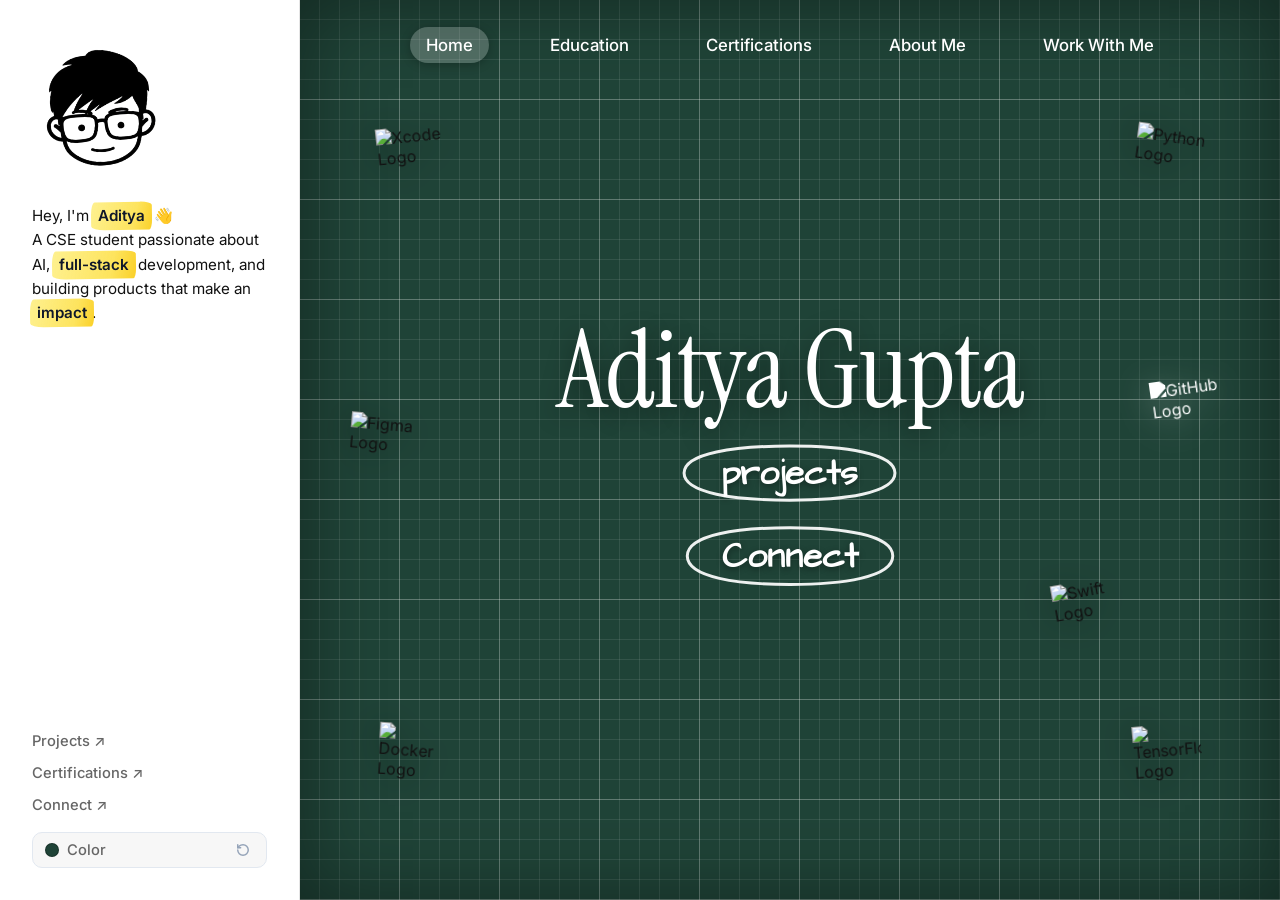
==== index.html @ 7810ce76 "set website browser tab favicon to custom winking avatar logo and updated Home tab to use clean 2D v" ====
<!DOCTYPE html>
<html lang="en">
<head>
  <meta charset="UTF-8">
  <meta name="viewport" content="width=device-width, initial-scale=1.0">
  <title>Aditya Gupta — Developer & Creative Portfolio</title>
  <meta name="description" content="Aditya Gupta is a multi-disciplinary developer and creative specialized in building full-stack software, AI apps, and visual identities.">
  <meta name="theme-color" content="#ffffff">
  
  <!-- Favicon (Custom Winking Avatar Logo) -->
  <link rel="icon" type="image/png" href="public/avatar-wink.png">
  <link rel="apple-touch-icon" href="public/avatar-wink.png">
  
  <!-- Preconnect & Image Preloads for Instant Speed -->
  <link rel="preconnect" href="https://cdn.jsdelivr.net" crossorigin>
  <link rel="preload" as="image" href="public/avatar-normal.webp">
  <link rel="preload" as="image" href="public/avatar-wink.webp">

  <!-- CSS Stylesheets -->
  <link rel="stylesheet" href="css/main.css">
  <link rel="stylesheet" href="css/sidebar.css">
  <link rel="stylesheet" href="css/cutting-mat.css">
  <link rel="stylesheet" href="css/modals.css">
  <link rel="stylesheet" href="css/responsive.css">
</head>
<body>

  <!-- ==========================================================================
       APP VIEWPORT (SPLIT SCREEN LAYOUT)
       ========================================================================== -->
  <div class="app-viewport">
    
    <!-- LEFT SIDEBAR (WHITE BACKGROUND) -->
    <aside class="app-sidebar" id="app-sidebar">
      <!-- Drag Resizer Handle -->
      <div id="sidebar-resizer" class="sidebar-resizer" title="Drag to resize sidebar width"></div>

      <div class="sidebar-top">
        <div class="sidebar-header-row">
          <!-- Interactive Profile Avatar Component (Normal <-> Wink Swap on Hover) -->
          <a href="/" class="avatar-container" data-tab-target="home" aria-label="Aditya Gupta Home">
            <img src="public/avatar-normal.webp" alt="Aditya Gupta Avatar" class="avatar-img avatar-img-normal" fetchpriority="high" decoding="async">
            <img src="public/avatar-wink.webp" alt="Aditya Gupta Winking Avatar" class="avatar-img avatar-img-wink" decoding="async">
          </a>
          <!-- Mobile Drawer Close Button -->
          <button id="mobile-drawer-close" class="mobile-drawer-close-btn" aria-label="Close Sidebar">✕</button>
        </div>

        <!-- Bio Statement -->
        <p class="sidebar-bio">
          Hey, I'm <span class="sidebar-highlight">Aditya</span> 👋<br>A CSE student passionate about AI, <span class="sidebar-highlight">full-stack</span> development, and building products that make an <span class="sidebar-highlight">impact</span>.
        </p>
      </div>

      <!-- Sidebar Action Links -->
      <div class="sidebar-bottom">
        <a href="#" class="sidebar-link" data-tab-target="work">
          <span>Projects ↗</span>
        </a>
        <a href="#" class="sidebar-link" data-tab-target="certifications">
          <span>Certifications ↗</span>
        </a>
        <a href="#" class="sidebar-link" data-action="connect">
          <span>Connect ↗</span>
        </a>
        <div class="sidebar-color-picker-box">
          <label for="mat-color-picker" class="sidebar-link link-color-picker" title="Click to Pick Custom Color">
            <span id="mat-color-swatch-dot" class="color-swatch-dot"></span>
            <span>Color</span>
            <input type="color" id="mat-color-picker" value="#1f4337" class="color-picker-input" />
          </label>
          <button id="btn-reset-mat-color" class="color-picker-reset-btn" title="Reset Color to Original Forest Green" aria-label="Reset Color">
            <svg width="14" height="14" viewBox="0 0 24 24" fill="none" stroke="currentColor" stroke-width="2.5" stroke-linecap="round" stroke-linejoin="round">
              <path d="M3 12a9 9 0 1 0 9-9 9.75 9.75 0 0 0-6.74 2.74L3 8"/>
              <path d="M3 3v5h5"/>
            </svg>
          </button>
        </div>
      </div>
    </aside>

    <!-- RIGHT CANVAS (DARK GREEN SELF-HEALING CUTTING GRID MAT) -->
    <main class="cutting-mat-canvas">
      
      <!-- Top Workspace Nav Bar (Home, Education, Certifications, About Me, Work With Me) -->
      <header class="mat-header">
        <!-- Mobile 3-Bar Hamburger Drawer Toggle -->
        <button id="mobile-drawer-toggle" class="mobile-drawer-toggle-btn" aria-label="Open Sidebar Menu">
          <span></span>
          <span></span>
          <span></span>
        </button>

        <nav class="mat-nav-tabs" aria-label="Desktop Workspace Tabs">
          <button class="mat-tab-btn active" data-tab-target="home">
            <svg class="tab-icon-mobile" width="16" height="16" viewBox="0 0 24 24" fill="none" stroke="currentColor" stroke-width="2" stroke-linecap="round" stroke-linejoin="round"><path d="m3 9 9-7 9 7v11a2 2 0 0 1-2 2H5a2 2 0 0 1-2-2z"/><polyline points="9 22 9 12 15 12 15 22"/></svg>
            <span class="tab-text">Home</span>
          </button>
          <button class="mat-tab-btn" data-tab-target="education">
            <svg class="tab-icon-mobile" width="16" height="16" viewBox="0 0 24 24" fill="none" stroke="currentColor" stroke-width="2" stroke-linecap="round" stroke-linejoin="round"><path d="M22 10v6M2 10l10-5 10 5-10 5z"/><path d="M6 12v5c3 3 9 3 12 0v-5"/></svg>
            <span class="tab-text">Education</span>
          </button>
          <button class="mat-tab-btn" data-tab-target="certifications">
            <svg class="tab-icon-mobile" width="16" height="16" viewBox="0 0 24 24" fill="none" stroke="currentColor" stroke-width="2" stroke-linecap="round" stroke-linejoin="round"><path d="M14 2H6a2 2 0 0 0-2 2v16a2 2 0 0 0 2 2h12a2 2 0 0 0 2-2V8z"/><polyline points="14 2 14 8 20 8"/><path d="m9 15 2 2 4-4"/></svg>
            <span class="tab-text">Certifications</span>
          </button>
          <button class="mat-tab-btn" data-tab-target="about">
            <svg class="tab-icon-mobile" width="16" height="16" viewBox="0 0 24 24" fill="none" stroke="currentColor" stroke-width="2" stroke-linecap="round" stroke-linejoin="round"><path d="M20 21v-2a4 4 0 0 0-4-4H8a4 4 0 0 0-4 4v2"/><circle cx="12" cy="7" r="4"/></svg>
            <span class="tab-text">About Me</span>
          </button>
          <button class="mat-tab-btn" data-tab-target="work-with-me">
            <svg class="tab-icon-mobile" width="16" height="16" viewBox="0 0 24 24" fill="none" stroke="currentColor" stroke-width="2" stroke-linecap="round" stroke-linejoin="round"><rect width="20" height="14" x="2" y="7" rx="2" ry="2"/><path d="M16 21V5a2 2 0 0 0-2-2h-4a2 2 0 0 0-2 2v16"/></svg>
            <span class="tab-text">Work With Me</span>
          </button>
        </nav>
      </header>

      <!-- VIEW 1: HOME (DESK WORKSPACE WITH POLAROIDS & SERIF TITLE) -->
      <div id="mat-work-view" class="mat-center-stage" style="display: flex;">
        <h1 class="mat-main-title">Aditya Gupta</h1>
        
        <!-- Authentic Hand-Drawn Oval Chalk Loop Buttons -->
        <div class="mat-hand-buttons">
          <button id="btn-hand-projects" class="oval-hand-btn">
            <span>projects</span>
            <svg viewBox="0 0 180 54">
              <path d="M12,27 C12,12 50,7 90,7 C130,7 168,12 168,27 C168,42 130,47 90,47 C50,47 12,42 12,27 Z" fill="none" stroke="rgba(255,255,255,0.92)" stroke-width="2.2" stroke-linecap="round" stroke-linejoin="round" />
            </svg>
          </button>
          
          <button id="btn-hand-connect" class="oval-hand-btn">
            <span>Connect</span>
            <svg viewBox="0 0 180 54">
              <path d="M14,27 C14,11 52,6 90,6 C128,6 166,11 166,27 C166,43 128,48 90,48 C52,48 14,43 14,27 Z" fill="none" stroke="rgba(255,255,255,0.92)" stroke-width="2.2" stroke-linecap="round" stroke-linejoin="round" />
            </svg>
          </button>
        </div>
      </div>

      <!-- Scattered Polaroid Cards Container -->
      <div id="polaroids-container"></div>

      <!-- VIEW 2: WORK SHOWCASE GRID VIEW (Matching Image 2 /work layout) -->
      <section id="mat-work-grid-view" class="mat-work-grid-view">
        <div style="margin-bottom: 28px;">
          <h2 style="font-family: var(--font-serif); font-size: 2.8rem; color: #fff; display: inline-block; border-bottom: 4px solid rgba(46, 204, 113, 0.7); padding-bottom: 8px;">Projects</h2>
        </div>
        <div id="work-grid-container" class="work-grid-container"></div>

        <div style="margin-top: 56px; margin-bottom: 28px;">
          <h2 style="font-family: var(--font-serif); font-size: 2.8rem; color: #fff; display: inline-block; border-bottom: 4px solid rgba(46, 204, 113, 0.7); padding-bottom: 8px;">Apps I <span style="font-style: italic; color: rgba(255,255,255,0.7);">Created</span></h2>
        </div>
        <div id="apps-grid-container" class="work-grid-container"></div>
      </section>

      <!-- VIEW 2B: INLINE PROJECT DETAIL (expands inside green mat) -->
      <section id="mat-project-detail-view" class="mat-project-detail-view">
        <button id="project-detail-back-btn" class="project-detail-back-btn">← Back to Projects</button>

        <div id="project-detail-hero" class="project-detail-hero">
          <div class="project-detail-hero-inner">
            <div id="project-detail-category" class="project-detail-category"></div>
            <h2 id="project-detail-title" class="project-detail-title"></h2>
          </div>
        </div>

        <div class="project-detail-body">
          <!-- Project Screenshot Image -->
          <div id="project-detail-image-box" style="display: none; margin-bottom: 28px; border-radius: 12px; overflow: hidden; border: 1px solid #eeeeee; box-shadow: 0 8px 24px rgba(0,0,0,0.12);">
            <img id="project-detail-img" src="" alt="Project Screenshot" style="width: 100%; height: auto; display: block;" />
          </div>

          <!-- Action Links -->
          <div class="project-action-links" style="margin-bottom: 28px;">
            <a id="project-detail-github" href="#" target="_blank" rel="noopener" class="btn-project-link btn-github">
              <span>GitHub Repository</span>
              <span>↗</span>
            </a>
            <a id="project-detail-demo" href="#" target="_blank" rel="noopener" class="btn-project-link btn-demo">
              <span>Live Demo</span>
              <span>↗</span>
            </a>
          </div>

          <!-- Meta Grid -->
          <div class="project-detail-meta">
            <div class="project-detail-meta-item">
              <div class="meta-label">Role</div>
              <div id="project-detail-role" class="meta-value"></div>
            </div>
            <div class="project-detail-meta-item">
              <div class="meta-label">Tech Stack</div>
              <div id="project-detail-tools" class="meta-value"></div>
            </div>
            <div class="project-detail-meta-item">
              <div class="meta-label">Year</div>
              <div id="project-detail-year" class="meta-value"></div>
            </div>
          </div>

          <!-- Description -->
          <div class="project-detail-section">
            <h3 class="project-detail-section-title">Project Overview</h3>
            <p id="project-detail-description" class="project-detail-text"></p>
          </div>

          <!-- Use Case -->
          <div class="project-detail-section">
            <h3 class="project-detail-section-title">Use Case & Solution</h3>
            <p id="project-detail-usecase" class="project-detail-usecase"></p>
          </div>

          <!-- Deliverables -->
          <div class="project-detail-section">
            <h3 class="project-detail-section-title">Key Features & Deliverables</h3>
            <div id="project-detail-deliverables" class="project-detail-deliverables"></div>
          </div>
        </div>
      </section>

      <!-- VIEW 3: EDUCATION (ACADEMIC PAPER SHEET) -->
      <section id="mat-education-view" class="mat-section-view">
        <div class="desk-paper-sheet">
          <h2 style="font-family: var(--font-serif); font-size: 2.8rem; margin-bottom: 24px;">Education</h2>
          <div id="education-desk-list"></div>
        </div>
      </section>

      <!-- VIEW 4: ABOUT ME (PAPER DESK SHEET) -->
      <section id="mat-about-view" class="mat-section-view">
        <div class="desk-paper-sheet">
          <h2 style="font-family: var(--font-serif); font-size: 2.8rem; margin-bottom: 16px;">About Aditya</h2>
          <p style="font-size: 1.05rem; line-height: 1.75; color: #333; margin-bottom: 24px;">
            I'm Aditya Gupta, a Computer Science & Engineering student passionate about building AI-powered applications, full-stack web platforms, and scalable software. I enjoy solving real-world problems through clean code, modern technologies, and intuitive user experiences while continuously exploring AI, cloud computing, and open source.
          </p>
          <h3 style="font-size: 1.1rem; font-weight: 600; text-transform: uppercase; letter-spacing: 0.08em; color: #666; margin-bottom: 12px;">Toolkit & Software</h3>
          <div id="tools-desk-list" style="display: flex; flex-wrap: wrap; gap: 8px;"></div>
        </div>
      </section>

      <!-- VIEW 5: INLINE CONNECT VIEW -->
      <section id="mat-connect-view" class="mat-section-view">
        <div class="desk-paper-sheet" style="position: relative;">
          <button id="connect-detail-back-btn" class="project-detail-back-btn" style="position: absolute; top: 20px; right: 24px; left: auto; background: rgba(0, 0, 0, 0.08); color: #111111; border: 1px solid rgba(0,0,0,0.15);">← Back</button>

          <h2 style="font-family: var(--font-serif); font-size: 2.8rem; margin-bottom: 8px; color: #111;">Let's Connect</h2>
          <div style="width: 60px; height: 4px; background: rgba(46, 204, 113, 0.7); border-radius: 2px; margin-bottom: 20px;"></div>

          <p style="font-size: 1.02rem; line-height: 1.6; color: #555; margin-bottom: 28px;">
            Feel free to reach out across any platform below for collaborations, developer networking, or project inquiries:
          </p>

          <div class="connect-links-grid">
            <a href="https://github.com/Nightkilller" target="_blank" rel="noopener" class="connect-link-card">
              <img src="https://cdn.jsdelivr.net/gh/devicons/devicon@latest/icons/github/github-original.svg" alt="GitHub" class="connect-brand-logo" />
              <div>
                <div class="connect-label">GitHub</div>
                <div class="connect-subtext">github.com/Nightkilller</div>
              </div>
            </a>

            <a href="https://www.linkedin.com/in/aditya-gupta-267b2b2ab/" target="_blank" rel="noopener" class="connect-link-card">
              <img src="https://cdn.jsdelivr.net/gh/devicons/devicon@latest/icons/linkedin/linkedin-original.svg" alt="LinkedIn" class="connect-brand-logo" />
              <div>
                <div class="connect-label">LinkedIn</div>
                <div class="connect-subtext">linkedin.com/in/aditya-gupta-267b2b2ab</div>
              </div>
            </a>

            <a href="https://leetcode.com/u/greekyADi/" target="_blank" rel="noopener" class="connect-link-card">
              <img src="https://cdn.jsdelivr.net/gh/devicons/devicon@latest/icons/leetcode/leetcode-original.svg" alt="LeetCode" class="connect-brand-logo" />
              <div>
                <div class="connect-label">LeetCode</div>
                <div class="connect-subtext">leetcode.com/u/greekyADi</div>
              </div>
            </a>

            <a href="https://codeforces.com/profile/Adityagpta17" target="_blank" rel="noopener" class="connect-link-card">
              <div class="connect-brand-logo-box">
                <svg width="28" height="28" viewBox="0 0 24 24" fill="none">
                  <rect x="1.5" y="9" width="5" height="12" rx="1.5" fill="#F3C234"/>
                  <rect x="9.5" y="3" width="5" height="18" rx="1.5" fill="#1872B2"/>
                  <rect x="17.5" y="12" width="5" height="9" rx="1.5" fill="#B51A1A"/>
                </svg>
              </div>
              <div>
                <div class="connect-label">Codeforces</div>
                <div class="connect-subtext">codeforces.com/profile/Adityagpta17</div>
              </div>
            </a>

            <a href="https://www.instagram.com/aditya_gpta17" target="_blank" rel="noopener" class="connect-link-card">
              <img src="public/instagram-logo.svg" alt="Instagram" class="connect-brand-logo" />
              <div>
                <div class="connect-label">Instagram</div>
                <div class="connect-subtext">instagram.com/aditya_gpta17</div>
              </div>
            </a>

            <a href="https://twitter.com/@AdityaG15164379" target="_blank" rel="noopener" class="connect-link-card">
              <img src="https://cdn.jsdelivr.net/gh/devicons/devicon@latest/icons/twitter/twitter-original.svg" alt="Twitter" class="connect-brand-logo" />
              <div>
                <div class="connect-label">Twitter / X</div>
                <div class="connect-subtext">twitter.com/@AdityaG15164379</div>
              </div>
            </a>

            <a href="mailto:adigpt08@gmail.com" class="connect-link-card" style="grid-column: 1 / -1;">
              <img src="public/gmail-logo.svg" alt="Gmail" class="connect-brand-logo" />
              <div>
                <div class="connect-label">Direct Email</div>
                <div class="connect-subtext">adigpt08@gmail.com</div>
              </div>
            </a>
          </div>
        </div>
      </section>

      <!-- VIEW 6: CERTIFICATIONS (GRID CARDS ON CUTTING MAT) -->
      <section id="mat-certifications-view" class="mat-work-grid-view">
        <div style="margin-bottom: 28px; text-align: center;">
          <h2 style="font-family: var(--font-serif); font-size: 2.8rem; color: #fff; display: inline-block; border-bottom: 4px solid rgba(46, 204, 113, 0.7); padding-bottom: 8px;">Certifications</h2>
        </div>
        <div id="certifications-grid-container" class="work-grid-container"></div>
      </section>

      <!-- VIEW 6B: INLINE CERTIFICATE DETAIL (expands inside green mat) -->
      <section id="mat-cert-detail-view" class="mat-project-detail-view">
        <button id="cert-detail-back-btn" class="project-detail-back-btn">← Back to Certifications</button>

        <div id="cert-detail-hero" class="project-detail-hero">
          <div class="project-detail-hero-inner">
            <div id="cert-detail-category" class="project-detail-category">CERTIFICATION</div>
            <h2 id="cert-detail-title" class="project-detail-title"></h2>
          </div>
        </div>

        <div class="project-detail-body">
          <!-- Full Certificate Document Photo -->
          <div id="cert-detail-image-box" style="margin-bottom: 28px; border-radius: 12px; overflow: hidden; border: 1px solid #eeeeee; box-shadow: 0 8px 24px rgba(0,0,0,0.12);">
            <img id="cert-detail-img" src="" alt="Certificate Document" style="width: 100%; height: auto; display: block;" />
          </div>

          <!-- Meta Grid -->
          <div class="project-detail-meta">
            <div class="project-detail-meta-item">
              <div class="meta-label">Issued By</div>
              <div id="cert-detail-issuer" class="meta-value"></div>
            </div>
            <div class="project-detail-meta-item">
              <div class="meta-label">Platform</div>
              <div id="cert-detail-platform" class="meta-value"></div>
            </div>
            <div class="project-detail-meta-item">
              <div class="meta-label">Date</div>
              <div id="cert-detail-date" class="meta-value"></div>
            </div>
          </div>

          <!-- Score Section if present -->
          <div id="cert-detail-score-box" style="display: none; margin-bottom: 28px; background: #f8f9fa; border: 1px solid #eeeeee; border-radius: 12px; padding: 20px 24px;">
            <div style="display: grid; grid-template-columns: repeat(auto-fit, minmax(160px, 1fr)); gap: 16px;">
              <div>
                <div class="meta-label">Score</div>
                <div id="cert-detail-score" style="font-size: 1.5rem; font-weight: 700; color: #1f5c47;"></div>
              </div>
              <div id="cert-detail-breakdown-col">
                <div class="meta-label">Breakdown</div>
                <div id="cert-detail-breakdown" style="font-size: 0.95rem; font-weight: 600; color: #111;"></div>
              </div>
              <div id="cert-detail-credits-col">
                <div class="meta-label">Credits</div>
                <div id="cert-detail-credits" style="font-size: 0.95rem; font-weight: 600; color: #111;"></div>
              </div>
            </div>
          </div>

          <!-- Description -->
          <div class="project-detail-section">
            <h3 class="project-detail-section-title">About This Certification</h3>
            <p id="cert-detail-description" class="project-detail-text"></p>
          </div>

          <!-- Highlights / Skills -->
          <div class="project-detail-section">
            <h3 class="project-detail-section-title">Key Skills & Topics Covered</h3>
            <div id="cert-detail-highlights" class="project-detail-deliverables"></div>
          </div>
        </div>
      </section>

      <!-- VIEW 7: INLINE WORK WITH ME VIEW (expands inside green mat) -->
      <section id="mat-work-with-me-view" class="mat-section-view">
        <div class="desk-paper-sheet" style="position: relative;">
          <button id="work-with-me-back-btn" class="project-detail-back-btn" style="position: absolute; top: 20px; right: 24px; left: auto; background: rgba(0, 0, 0, 0.08); color: #111111; border: 1px solid rgba(0,0,0,0.15);">← Back</button>

          <h2 style="font-family: var(--font-serif); font-size: 2.8rem; margin-bottom: 12px;">Work With Me</h2>
          <p id="booking-subtitle" style="font-size: 1.02rem; line-height: 1.6; color: #555; margin-bottom: 28px;">
            Interested in working together on a project? Fill out this quick message form and I will get back to you directly on your email!
          </p>

          <form id="project-booking-form" class="booking-form" action="https://formsubmit.co/adigpt08@gmail.com" method="POST">
            <div class="form-group">
              <label class="form-label" for="input-name">Your Name *</label>
              <input type="text" id="input-name" name="name" class="form-input" placeholder="Enter your full name" required>
            </div>

            <div class="form-group">
              <label class="form-label" for="input-email">Your Email Address *</label>
              <input type="email" id="input-email" name="email" class="form-input" placeholder="Enter your email address" required>
            </div>

            <div class="form-group">
              <label class="form-label" for="input-title">Project Title / Inquiry *</label>
              <input type="text" id="input-title" name="title" class="form-input" placeholder="Enter project title or topic" required>
            </div>

            <div class="form-group">
              <label class="form-label" for="input-desc">Message & Timeline</label>
              <textarea id="input-desc" name="message" class="form-textarea" placeholder="Share details about your project goals, scope, and timeline..."></textarea>
            </div>

            <button type="submit" class="btn-submit-form">SEND MESSAGE →</button>
          </form>

          <div id="booking-success-state" style="display: none; padding: 48px 36px; text-align: center; flex-direction: column; align-items: center; gap: 12px;">
            <div style="font-size: 2.5rem; color: #19372d;">✓</div>
            <h3 style="font-family: var(--font-serif); font-size: 2rem;">Message Sent!</h3>
            <p style="font-size: 0.95rem; color: #666;">Thanks for reaching out! Aditya will receive your message and respond within 24 hours.</p>
          </div>
        </div>
      </section>

    </main>

  </div>

  <!-- Mobile Sidebar Backdrop Overlay -->
  <div id="mobile-sidebar-overlay" class="mobile-sidebar-overlay"></div>

  <!-- App Scripts -->
  <script src="js/data.js"></script>
  <script src="js/router.js"></script>
  <script src="js/modal.js"></script>
  <script src="js/app.js"></script>

</body>
</html>
---- css/main.css ----
/* ==========================================================================
   Main Stylesheet — Base Resets, Fonts, Variables
   ========================================================================== */

@import url('https://fonts.googleapis.com/css2?family=Architects+Daughter&family=Instrument+Serif:ital@0;1&family=Inter:wght@300;400;500;600;700&display=swap');

:root {
  /* Colors */
  --bg-sidebar: #ffffff;
  --bg-mat: #1f4337;
  --bg-mat-dark: #163229;
  --grid-line-color: rgba(255, 255, 255, 0.22);
  --grid-line-sub: rgba(255, 255, 255, 0.09);

  --text-dark: #111111;
  --text-sidebar-muted: #666666;
  --text-mat-white: #ffffff;
  --text-mat-muted: rgba(255, 255, 255, 0.75);

  --accent-green: #1f5c47;
  --accent-green-bright: #2ecc71;
  --accent-blue-pin: #1e88e5;

  /* Fonts */
  --font-serif: 'Instrument Serif', Georgia, serif;
  --font-sans: 'Inter', -apple-system, BlinkMacSystemFont, sans-serif;
  --font-hand: 'Architects Daughter', cursive, sans-serif;

  /* Dimensions */
  --sidebar-width: 320px;
  --max-content-width: min(92vw, 1280px);
  --canvas-padding-y: clamp(20px, 3vh, 48px);
  --canvas-padding-x: clamp(20px, 4vw, 64px);
}

*, *::before, *::after {
  box-sizing: border-box;
  margin: 0;
  padding: 0;
}

html, body {
  height: 100%;
  width: 100%;
  font-size: 16px;
  -webkit-font-smoothing: antialiased;
  -moz-osx-font-smoothing: grayscale;
  overflow: hidden;
}

body {
  background-color: var(--bg-sidebar);
  color: var(--text-dark);
  font-family: var(--font-sans);
  overflow: hidden;
  position: relative;
  width: 100%;
  height: 100%;
}

button {
  background: none;
  border: none;
  font: inherit;
  color: inherit;
  cursor: pointer;
}

a {
  color: inherit;
  text-decoration: none;
}

/* App Main Grid Container (Split Screen) */
.app-viewport {
  display: flex;
  height: 100vh;
  max-height: 100vh;
  width: 100%;
  max-width: 100vw;
  position: relative;
  overflow: hidden;
}
---- css/sidebar.css ----
/* ==========================================================================
   Sidebar Styles — Left White Sidebar Layout
   ========================================================================== */

.app-sidebar {
  width: var(--sidebar-width);
  min-width: var(--sidebar-width);
  flex-shrink: 0;
  background-color: var(--bg-sidebar);
  height: 100vh;
  max-height: 100vh;
  position: fixed;
  top: 0;
  left: 0;
  display: flex;
  flex-direction: column;
  justify-content: space-between;
  padding: 40px 32px 32px 32px;
  border-right: 1px solid #e5e5e5;
  z-index: 20;
  overflow: hidden;
  transition: width 0.35s cubic-bezier(0.4, 0, 0.2, 1), 
              min-width 0.35s cubic-bezier(0.4, 0, 0.2, 1),
              margin-left 0.35s cubic-bezier(0.4, 0, 0.2, 1), 
              padding 0.35s ease,
              opacity 0.3s ease;
}

/* Collapsed Sidebar State (Full Screen Cutting Mat) */
.app-sidebar.collapsed {
  width: 0 !important;
  min-width: 0 !important;
  padding: 0 !important;
  margin-left: calc(-1 * var(--sidebar-width)) !important;
  border-right: none !important;
  opacity: 0 !important;
  pointer-events: none !important;
  overflow: hidden !important;
}

/* Sidebar Drag Resizer Handle */
.sidebar-resizer {
  position: absolute;
  top: 0;
  right: -4px;
  width: 8px;
  height: 100%;
  cursor: col-resize;
  z-index: 50;
  background: transparent;
  transition: background 0.2s ease;
}

.sidebar-resizer:hover, .sidebar-resizer.dragging {
  background: rgba(46, 204, 113, 0.6);
}

.sidebar-header-row {
  display: flex;
  align-items: flex-start;
  justify-content: space-between;
  width: 100%;
}

.btn-reset-color {
  background: transparent;
  border: 1px solid #cbd5e1;
  border-radius: 8px;
  padding: 4px 10px;
  font-size: 0.78rem;
  font-weight: 600;
  color: #64748b;
  cursor: pointer;
  transition: all 0.2s ease;
  white-space: nowrap;
  outline: none;
}

.btn-reset-color:hover {
  background: #f1f5f9;
  color: #0f172a;
  border-color: #94a3b8;
}

.sidebar-top {
  display: flex;
  flex-direction: column;
  align-items: flex-start;
  gap: 24px;
  width: 100%;
}

/* ==========================================================================
   Interactive Profile Avatar Component
   - Increased size: 140px desktop, 100px tablet, 80px mobile
   - Tight cropped viewBox vector (filling container completely)
   - Smooth opacity fade swap on hover (transition: opacity 0.25s ease)
   - Zero movement, zero scaling, zero distortion
   ========================================================================== */
.avatar-container {
  display: block;
  position: relative;
  width: 140px;
  height: 140px;
  cursor: pointer;
  user-select: none;
  text-decoration: none;
  transform: rotate(-4deg);
  transition: transform 0.35s cubic-bezier(0.34, 1.56, 0.64, 1);
  transform-origin: center center;
}

.avatar-container:hover {
  transform: rotate(4deg) scale(1.06);
}

.avatar-img {
  position: absolute;
  top: 0;
  left: 0;
  width: 100%;
  height: 100%;
  object-fit: contain;
  transition: opacity 0.25s ease;
}

.avatar-img-normal {
  opacity: 1;
  z-index: 1;
}

.avatar-img-wink {
  opacity: 0;
  z-index: 2;
}

/* Hover Interaction: Fade into Avatar Wink */
.avatar-container:hover .avatar-img-wink {
  opacity: 1;
}

.sidebar-bio {
  font-size: 0.95rem;
  line-height: 1.6;
  color: var(--text-dark);
  font-weight: 400;
}

/* Authentic Paper Felt-Tip Chisel Highlighter Effect */
.sidebar-highlight {
  position: relative;
  display: inline-block;
  font-weight: 600;
  color: #0f172a;
  padding: 0 4px;
  margin: 0 1px;
  z-index: 1;
}

.sidebar-highlight::before {
  content: "";
  position: absolute;
  inset: -1px -3px -1px -3px;
  background: linear-gradient(105deg, rgba(254, 240, 138, 0.95) 0%, rgba(253, 224, 71, 0.88) 70%, rgba(250, 204, 21, 0.92) 100%);
  border-radius: 4px 12px 3px 14px / 12px 3px 10px 4px;
  z-index: -1;
  transform: rotate(-1deg) scaleY(1.08);
  mix-blend-mode: multiply;
  transition: transform 0.25s cubic-bezier(0.34, 1.56, 0.64, 1), background 0.25s ease;
  pointer-events: none;
}

.sidebar-highlight:hover::before {
  transform: rotate(1.2deg) scale(1.06, 1.15);
  background: linear-gradient(105deg, rgba(253, 224, 71, 0.98) 0%, rgba(250, 204, 21, 0.98) 100%);
}

.sidebar-arrow {
  font-size: 1.2rem;
  color: var(--text-dark);
  margin-top: 4px;
}

/* Sidebar Bottom Navigation Links */
.sidebar-bottom {
  display: flex;
  flex-direction: column;
  gap: 14px;
  margin-top: 36px;
}

.sidebar-link {
  display: inline-flex;
  align-items: center;
  gap: 6px;
  font-size: 0.92rem;
  font-weight: 500;
  color: var(--text-sidebar-muted);
  transition: color 0.2s ease, transform 0.2s ease;
}

.sidebar-link:hover {
  color: var(--text-dark);
  transform: translateX(3px);
}

.sidebar-link.link-book {
  font-weight: 700;
  color: #1a4d3e;
  text-transform: uppercase;
  font-size: 0.95rem;
  letter-spacing: 0.02em;
  margin-bottom: 6px;
}

.sidebar-link.link-book:hover {
  color: #0f3328;
}

.sidebar-link .link-icon {
  font-size: 1rem;
}

/* Integrated Sidebar Color Picker Box */
.sidebar-color-picker-box {
  display: flex;
  align-items: center;
  justify-content: space-between;
  width: 100%;
  margin-top: 4px;
  gap: 8px;
  background: rgba(0, 0, 0, 0.03);
  padding: 6px 12px;
  border-radius: 10px;
  border: 1px solid #e2e8f0;
  transition: all 0.2s ease;
}

.sidebar-color-picker-box:hover {
  background: rgba(0, 0, 0, 0.06);
  border-color: #cbd5e1;
}

.link-color-picker {
  cursor: pointer;
  position: relative;
  flex: 1;
  display: flex;
  align-items: center;
  gap: 8px;
}

.color-swatch-dot {
  width: 14px;
  height: 14px;
  border-radius: 50%;
  background: #1f4337;
  border: 1.5px solid rgba(0, 0, 0, 0.25);
  display: inline-block;
  transition: background 0.2s ease;
  flex-shrink: 0;
}

.color-picker-input {
  position: absolute;
  opacity: 0;
  width: 100%;
  height: 100%;
  top: 0;
  left: 0;
  cursor: pointer;
}

.color-picker-reset-btn {
  background: transparent;
  border: none;
  border-radius: 6px;
  padding: 4px;
  color: #94a3b8;
  cursor: pointer;
  display: flex;
  align-items: center;
  justify-content: center;
  transition: all 0.2s ease;
  outline: none;
  z-index: 2;
}

.color-picker-reset-btn:hover {
  background: #e2e8f0;
  color: #0f172a;
}
---- css/cutting-mat.css ----
/* ==========================================================================
   Cutting Mat Canvas Styles — Green Self-Healing Grid & Workspace Desktop
   ========================================================================== */

.cutting-mat-canvas {
  flex-grow: 1;
  margin-left: var(--sidebar-width);
  width: calc(100% - var(--sidebar-width));
  height: 100vh;
  max-height: 100vh;
  background-color: var(--bg-mat);
  background-image: 
    linear-gradient(var(--grid-line-color) 1px, transparent 1px),
    linear-gradient(90deg, var(--grid-line-color) 1px, transparent 1px),
    linear-gradient(var(--grid-line-sub) 1px, transparent 1px),
    linear-gradient(90deg, var(--grid-line-sub) 1px, transparent 1px);
  background-size: 100px 100px, 100px 100px, 20px 20px, 20px 20px;
  background-position: -1px -1px, -1px -1px, -1px -1px, -1px -1px;
  position: relative;
  box-shadow: inset 0 0 80px rgba(0, 0, 0, 0.4);
  padding: var(--canvas-padding-y) var(--canvas-padding-x);
  overflow-y: auto;
  overflow-x: hidden;
  box-sizing: border-box;
  transition: width 0.35s cubic-bezier(0.4, 0, 0.2, 1), margin-left 0.35s cubic-bezier(0.4, 0, 0.2, 1), padding 0.35s ease;
}

/* Top Nav Bar */
.mat-header {
  display: flex;
  align-items: center;
  justify-content: center;
  width: 100%;
  box-sizing: border-box;
  z-index: 10;
  position: relative;
  padding: 0;
}

.mat-nav-tabs {
  display: flex;
  align-items: center;
  justify-content: center;
  gap: clamp(12px, 3.5vw, 64px);
  width: 100%;
  max-width: var(--max-content-width);
  box-sizing: border-box;
}

.mat-tab-btn {
  display: flex;
  align-items: center;
  gap: 8px;
  font-size: 1.05rem;
  font-weight: 500;
  color: var(--text-mat-white);
  padding: 8px 16px;
  border-radius: 20px;
  transition: background 0.2s ease, transform 0.2s ease;
}

.mat-tab-btn:hover {
  background: rgba(255, 255, 255, 0.14);
  transform: translateY(-1px);
}

.mat-tab-btn.active {
  background: rgba(255, 255, 255, 0.22);
  box-shadow: 0 2px 10px rgba(0, 0, 0, 0.25);
}

/* Desktop/Web: Hide tab icons so only clean text is shown */
.tab-icon-mobile {
  display: none;
}

.tab-avatar-icon {
  width: 20px;
  height: 20px;
  border-radius: 50%;
  object-fit: contain;
  vertical-align: middle;
  flex-shrink: 0;
  transition: transform 0.25s cubic-bezier(0.34, 1.56, 0.64, 1);
}

.mat-tab-btn:hover .tab-avatar-icon {
  transform: rotate(8deg) scale(1.12);
}

/* Center Title & Chalk Buttons */
.mat-center-stage {
  position: absolute;
  top: 50%;
  left: 50%;
  transform: translate(-50%, -50%);
  z-index: 5;
  display: flex;
  flex-direction: column;
  align-items: center;
  justify-content: center;
  text-align: center;
  pointer-events: none;
  width: max-content;
}

.mat-main-title {
  font-family: var(--font-serif);
  font-size: clamp(3.8rem, 8.5vw, 6.8rem);
  font-weight: 400;
  color: var(--text-mat-white);
  line-height: 1;
  letter-spacing: -0.01em;
  text-shadow: 0 6px 24px rgba(0, 0, 0, 0.45);
  margin-bottom: 20px;
  pointer-events: auto;
}

.mat-hand-buttons {
  display: flex;
  flex-direction: column;
  align-items: center;
  gap: 26px;
  pointer-events: auto;
}

.oval-hand-btn {
  font-family: var(--font-hand);
  font-size: 2.2rem;
  font-weight: 700;
  color: #ffffff;
  padding: 4px 42px;
  position: relative;
  display: inline-flex;
  align-items: center;
  justify-content: center;
  transition: transform 0.25s ease, opacity 0.25s ease;
  user-select: none;
  text-shadow: 0 2px 6px rgba(0, 0, 0, 0.4);
}

.oval-hand-btn svg {
  position: absolute;
  inset: -8px -18px;
  width: calc(100% + 36px);
  height: calc(100% + 16px);
  overflow: visible;
  pointer-events: none;
}

.oval-hand-btn svg ellipse {
  fill: none;
  stroke: #ffffff;
  stroke-width: 3.2;
  stroke-dasharray: 450;
  stroke-dashoffset: 0;
  filter: drop-shadow(0 2px 4px rgba(0, 0, 0, 0.3));
}

.oval-hand-btn:hover {
  transform: scale(1.08);
}

/* ==========================================================================
   Floating App Logos — Seamless Transparent Background, No Glass Effect
   ========================================================================== */

.pure-logo-item {
  position: absolute;
  width: 72px;
  height: 72px;
  background: none;
  border: none;
  border-radius: 0;
  box-shadow: none;
  cursor: grab;
  z-index: 6;
  transition: transform 0.2s ease, filter 0.35s ease;
  user-select: none;
  touch-action: none;
  display: flex;
  align-items: center;
  justify-content: center;
}

.pure-logo-item.dragging {
  cursor: grabbing !important;
  z-index: 50 !important;
  transition: none !important;
  filter: drop-shadow(0 16px 32px rgba(0, 0, 0, 0.6)) drop-shadow(0 0 24px var(--glow-color, rgba(255,255,255,0.6))) !important;
}

.pure-logo-item:hover {
  z-index: 15;
  filter: drop-shadow(0 12px 24px rgba(0, 0, 0, 0.5)) drop-shadow(0 0 20px var(--glow-color, rgba(255,255,255,0.4)));
}

.clearbit-logo-img {
  width: 100%;
  height: 100%;
  object-fit: contain;
  border-radius: 0;
  pointer-events: none;
  background: none;
  filter: drop-shadow(0 6px 16px rgba(0, 0, 0, 0.4));
}

/* Invert dark GitHub logo so it displays in crisp white */
[data-logo-id="desk-github"] .clearbit-logo-img {
  filter: drop-shadow(0 6px 16px rgba(0, 0, 0, 0.4)) brightness(0) invert(1);
}

/* Balanced perimeter placement framed around center stage */
.logo-pos-1 {
  top: 14%;
  left: 8%;
  transform: rotate(-6deg);
}

.logo-pos-2 {
  top: 14%;
  right: 8%;
  transform: rotate(8deg);
}

.logo-pos-3 {
  top: 46%;
  left: 5%;
  transform: rotate(5deg);
}

.logo-pos-4 {
  top: 42%;
  right: 6%;
  transform: rotate(-8deg);
}

.logo-pos-5 {
  bottom: 12%;
  left: 8%;
  transform: rotate(4deg);
}

.logo-pos-6 {
  bottom: 12%;
  right: 8%;
  transform: rotate(-5deg);
}

.logo-pos-7 {
  bottom: 28%;
  right: 16%;
  transform: rotate(-10deg);
}

/* ==========================================================================
   Work Showcase Grid View
   ========================================================================== */
.mat-work-grid-view {
  display: none;
  width: 100%;
  max-width: var(--max-content-width);
  margin-left: auto;
  margin-right: auto;
  margin-top: clamp(24px, 4vh, 48px);
  margin-bottom: clamp(24px, 4vh, 48px);
  z-index: 8;
  box-sizing: border-box;
  padding: 0;
}

.mat-work-grid-view.active {
  display: block;
}

.work-grid-container {
  display: grid;
  grid-template-columns: repeat(auto-fill, minmax(min(100%, 300px), 1fr));
  gap: clamp(20px, 2.5vw, 36px);
  width: 100%;
}

.work-card-item {
  display: flex;
  flex-direction: column;
  gap: 12px;
  cursor: pointer;
}

.work-card-preview {
  width: 100%;
  height: 260px;
  border-radius: 16px;
  overflow: hidden;
  box-shadow: 0 12px 32px rgba(0, 0, 0, 0.4);
  position: relative;
  transition: transform 0.35s ease, box-shadow 0.35s ease;
}

.work-card-item:hover .work-card-preview {
  transform: translateY(-6px);
  box-shadow: 0 20px 44px rgba(0, 0, 0, 0.6);
}

.work-card-title {
  font-size: 1.25rem;
  font-weight: 600;
  color: #ffffff;
  margin-top: 4px;
}

.work-card-tags {
  font-size: 0.9rem;
  color: rgba(255, 255, 255, 0.7);
}

/* Section Views (About, Education, Connect, Work With Me) */
.mat-section-view {
  display: none;
  width: 100%;
  max-width: min(92vw, 920px);
  margin-left: auto;
  margin-right: auto;
  margin-top: clamp(32px, 5vh, 60px);
  margin-bottom: clamp(24px, 4vh, 48px);
  z-index: 8;
  position: relative;
  box-sizing: border-box;
}

.mat-section-view.active {
  display: block;
}

.desk-paper-sheet {
  width: 100%;
  background: #ffffff;
  color: #111111;
  padding: clamp(24px, 4vw, 56px);
  border-radius: clamp(10px, 1.5vw, 16px);
  box-shadow: 0 20px 50px rgba(0, 0, 0, 0.4);
  transform: none;
  box-sizing: border-box;
}

/* Glassmorphism Transparent Sheet for Work With Me */
.desk-glass-sheet {
  background: rgba(18, 42, 34, 0.72);
  backdrop-filter: blur(16px);
  -webkit-backdrop-filter: blur(16px);
  color: #ffffff;
  padding: clamp(24px, 4vw, 56px);
  border-radius: clamp(10px, 1.5vw, 16px);
  border: 1px solid rgba(255, 255, 255, 0.2);
  box-shadow: 0 24px 60px rgba(0, 0, 0, 0.45);
  box-sizing: border-box;
}

.desk-glass-sheet .form-label {
  color: rgba(255, 255, 255, 0.9);
}

.desk-glass-sheet .form-input,
.desk-glass-sheet .form-textarea {
  background: rgba(255, 255, 255, 0.1);
  border: 1px solid rgba(255, 255, 255, 0.22);
  color: #ffffff;
}

.desk-glass-sheet .form-input::placeholder,
.desk-glass-sheet .form-textarea::placeholder {
  color: rgba(255, 255, 255, 0.5);
}

.desk-glass-sheet .form-input:focus,
.desk-glass-sheet .form-textarea:focus {
  border-color: #2ecc71;
  background: rgba(255, 255, 255, 0.16);
  outline: none;
}

/* ==========================================================================
   Inline Project Detail View (expands inside green cutting mat canvas)
   ========================================================================== */
.mat-project-detail-view {
  display: none;
  width: 100%;
  max-width: min(92vw, 1000px);
  margin-left: auto;
  margin-right: auto;
  margin-top: clamp(24px, 4vh, 48px);
  margin-bottom: clamp(24px, 4vh, 48px);
  z-index: 9;
  position: relative;
  background: #ffffff;
  border-radius: clamp(12px, 1.5vw, 18px);
  box-shadow: 0 24px 60px rgba(0, 0, 0, 0.45);
  overflow: hidden;
  color: #111111;
  opacity: 0;
  transform: translateY(24px) scale(0.98);
  transition: opacity 0.4s cubic-bezier(0.165, 0.84, 0.44, 1), transform 0.4s cubic-bezier(0.165, 0.84, 0.44, 1);
  box-sizing: border-box;
}

.mat-project-detail-view.active {
  display: block;
  opacity: 1;
  transform: translateY(0) scale(1);
}

.project-detail-back-btn {
  position: absolute;
  top: 20px;
  left: 24px;
  z-index: 10;
  background: rgba(0, 0, 0, 0.5);
  backdrop-filter: blur(8px);
  color: #ffffff;
  border: 1px solid rgba(255, 255, 255, 0.3);
  padding: 8px 18px;
  border-radius: 20px;
  font-size: 0.95rem;
  font-weight: 600;
  cursor: pointer;
  transition: background 0.2s ease, transform 0.2s ease;
}

.project-detail-back-btn:hover {
  background: rgba(0, 0, 0, 0.8);
  transform: translateX(-3px);
}

.project-detail-hero {
  width: 100%;
  height: 260px;
  position: relative;
  display: flex;
  align-items: flex-end;
  padding: 32px 40px;
}

.project-detail-hero-inner {
  position: relative;
  z-index: 2;
}

.project-detail-category {
  font-size: 0.85rem;
  text-transform: uppercase;
  letter-spacing: 0.14em;
  color: rgba(255, 255, 255, 0.85);
  font-weight: 600;
  margin-bottom: 6px;
}

.project-detail-title {
  font-family: var(--font-serif);
  font-size: clamp(2.4rem, 5vw, 3.6rem);
  color: #ffffff;
  line-height: 1.1;
  text-shadow: 0 4px 16px rgba(0, 0, 0, 0.4);
}

.project-detail-body {
  padding: 40px;
}

.project-detail-meta {
  display: grid;
  grid-template-columns: repeat(3, 1fr);
  gap: 20px;
  background: #f8f9fa;
  padding: 20px 24px;
  border-radius: 12px;
  border: 1px solid #eeeeee;
  margin-bottom: 32px;
}

.project-detail-meta-item .meta-label {
  font-size: 0.8rem;
  text-transform: uppercase;
  letter-spacing: 0.08em;
  color: #888888;
  margin-bottom: 4px;
  font-weight: 600;
}

.project-detail-meta-item .meta-value {
  font-size: 1rem;
  font-weight: 600;
  color: #111111;
}

.project-detail-section {
  margin-bottom: 32px;
}

.project-detail-section-title {
  font-size: 1.15rem;
  font-weight: 700;
  color: #111111;
  margin-bottom: 12px;
}

.project-detail-text {
  font-size: 1.02rem;
  line-height: 1.75;
  color: #444444;
}

.project-detail-usecase {
  font-size: 0.98rem;
  line-height: 1.7;
  color: #333333;
  background: #f0f7f4;
  padding: 20px 24px;
  border-radius: 10px;
  border-left: 4px solid #2ecc71;
}

.project-detail-deliverables {
  display: flex;
  flex-wrap: wrap;
  gap: 12px;
}
---- css/modals.css ----
/* ==========================================================================
   Modals Styles — Case Study Drawer & Connect Modal & Work With Me Form Modal
   ========================================================================== */

.modal-overlay {
  position: fixed;
  inset: 0;
  background: rgba(10, 12, 16, 0.85);
  backdrop-filter: blur(12px);
  -webkit-backdrop-filter: blur(12px);
  z-index: 1000;
  display: flex;
  align-items: center;
  justify-content: center;
  padding: 24px;
  opacity: 0;
  visibility: hidden;
  transition: opacity 0.35s ease, visibility 0.35s ease;
}

.modal-overlay.active {
  opacity: 1;
  visibility: visible;
}

.modal-container {
  width: 100%;
  max-width: 880px;
  max-height: 90vh;
  background: #ffffff;
  color: #111111;
  border-radius: 12px;
  overflow-y: auto;
  position: relative;
  box-shadow: 0 24px 60px rgba(0, 0, 0, 0.6);
  transform: scale(0.95) translateY(20px);
  transition: transform 0.35s cubic-bezier(0.16, 1, 0.3, 1);
}

.modal-overlay.active .modal-container {
  transform: scale(1) translateY(0);
}

.modal-close-btn {
  position: absolute;
  top: 20px;
  right: 20px;
  width: 36px;
  height: 36px;
  border-radius: 50%;
  background: #f0f0f0;
  color: #333333;
  display: flex;
  align-items: center;
  justify-content: center;
  font-size: 1.1rem;
  z-index: 10;
  transition: background 0.2s ease, transform 0.2s ease;
}

.modal-close-btn:hover {
  background: #e0e0e0;
  transform: rotate(90deg);
}

/* Project Modal Header Hero */
.project-modal-hero {
  min-height: 240px;
  width: 100%;
  position: relative;
  display: flex;
  align-items: flex-end;
  padding: 36px;
  color: #ffffff;
}

.project-modal-category {
  font-size: 0.8rem;
  text-transform: uppercase;
  letter-spacing: 0.12em;
  opacity: 0.9;
  margin-bottom: 6px;
}

.project-modal-title {
  font-family: var(--font-serif);
  font-size: 3rem;
  line-height: 1.05;
}

.project-modal-body {
  padding: 36px;
  display: flex;
  flex-direction: column;
  gap: 32px;
}

/* GitHub & Live Action Links Row */
.project-action-links {
  display: flex;
  align-items: center;
  gap: 16px;
  flex-wrap: wrap;
}

.btn-project-link {
  display: inline-flex;
  align-items: center;
  gap: 8px;
  padding: 12px 24px;
  border-radius: 30px;
  font-size: 0.92rem;
  font-weight: 600;
  transition: transform 0.2s ease, box-shadow 0.2s ease;
}

.btn-github {
  background: #181717;
  color: #ffffff;
}

.btn-github:hover {
  background: #000000;
  transform: translateY(-2px);
  box-shadow: 0 6px 20px rgba(0, 0, 0, 0.3);
}

.btn-demo {
  background: #1f5c47;
  color: #ffffff;
}

.btn-demo:hover {
  background: #164334;
  transform: translateY(-2px);
  box-shadow: 0 6px 20px rgba(31, 92, 71, 0.3);
}

.project-meta-grid {
  display: grid;
  grid-template-columns: repeat(auto-fit, minmax(180px, 1fr));
  gap: 20px;
  padding: 20px;
  background: #f8f9fa;
  border: 1px solid #eeeeee;
  border-radius: 8px;
}

.meta-item-label {
  font-size: 0.75rem;
  text-transform: uppercase;
  letter-spacing: 0.08em;
  color: #666666;
  margin-bottom: 4px;
}

.meta-item-value {
  font-size: 0.95rem;
  font-weight: 600;
  color: #111111;
}

.deliverables-title {
  font-size: 1.1rem;
  font-weight: 600;
  color: #111111;
  margin-bottom: 14px;
}

.deliverables-list {
  display: grid;
  grid-template-columns: repeat(auto-fill, minmax(220px, 1fr));
  gap: 10px;
}

.deliverable-tag {
  display: flex;
  align-items: center;
  gap: 8px;
  padding: 10px 14px;
  background: #f8f9fa;
  border: 1px solid #eeeeee;
  border-radius: 6px;
  font-size: 0.88rem;
  color: #333333;
}

/* Connect Modal Styling */
.connect-links-grid {
  display: grid;
  grid-template-columns: repeat(auto-fit, minmax(240px, 1fr));
  gap: 16px;
  padding: 24px 36px 36px 36px;
}

.connect-link-card {
  display: flex;
  align-items: center;
  gap: 16px;
  padding: 18px 22px;
  background: #f8f9fa;
  border: 1px solid #e9ecef;
  border-radius: 12px;
  transition: transform 0.25s ease, border-color 0.25s ease, box-shadow 0.25s ease;
  text-decoration: none;
}

.connect-link-card:hover {
  transform: translateY(-4px);
  border-color: #2ecc71;
  box-shadow: 0 10px 24px rgba(46, 204, 113, 0.18);
}

.connect-brand-logo {
  width: 38px;
  height: 38px;
  object-fit: contain;
  flex-shrink: 0;
}

.connect-brand-logo-box {
  width: 38px;
  height: 38px;
  display: flex;
  align-items: center;
  justify-content: center;
  flex-shrink: 0;
}

.connect-email-icon-box {
  width: 38px;
  height: 38px;
  border-radius: 10px;
  background: #eafaf1;
  display: flex;
  align-items: center;
  justify-content: center;
  flex-shrink: 0;
}

.connect-label {
  font-size: 1.1rem;
  font-weight: 600;
  color: #111111;
}

.connect-subtext {
  font-size: 0.84rem;
  color: #666666;
}

/* Work With Me Booking Form Modal */
.form-modal-header {
  padding: 36px 36px 20px 36px;
}

.form-modal-title {
  font-family: var(--font-serif);
  font-size: 2.6rem;
  color: #111111;
  margin-bottom: 8px;
}

.form-modal-subtitle {
  font-size: 0.95rem;
  color: #666666;
}

.booking-form {
  padding: 0 36px 36px 36px;
  display: flex;
  flex-direction: column;
  gap: 20px;
}

.form-group {
  display: flex;
  flex-direction: column;
  gap: 6px;
}

.form-label {
  font-size: 0.85rem;
  font-weight: 600;
  color: #222222;
}

.form-input, .form-textarea {
  width: 100%;
  padding: 12px 16px;
  background: #f8f9fa;
  border: 1px solid #dddddd;
  border-radius: 6px;
  color: #111111;
  font-family: var(--font-sans);
  font-size: 0.95rem;
  transition: border-color 0.2s ease, background 0.2s ease;
}

.form-input:focus, .form-textarea:focus {
  outline: none;
  border-color: var(--accent-green);
  background: #ffffff;
}

.form-textarea {
  min-height: 100px;
  resize: vertical;
}

.btn-submit-form {
  margin-top: 10px;
  padding: 14px;
  background: #19372d;
  color: #ffffff;
  font-size: 0.95rem;
  font-weight: 600;
  border-radius: 30px;
  transition: background 0.2s ease, transform 0.2s ease;
}

.btn-submit-form:hover {
  background: #0f241d;
  transform: translateY(-2px);
}
---- css/responsive.css ----
/* ==========================================================================
   Responsive Overrides — Fluid Breakpoints for Mobile, Tablet, Laptop, Desktop, Ultrawide
   ========================================================================== */

/* ===== ULTRAWIDE & LARGE DESKTOP (1440px+) ===== */
@media screen and (min-width: 1440px) {
  :root {
    --sidebar-width: 340px;
    --max-content-width: min(88vw, 1380px);
  }

  .mat-main-title {
    font-size: clamp(4.8rem, 7vw, 7.5rem);
  }

  .work-grid-container {
    grid-template-columns: repeat(auto-fill, minmax(340px, 1fr));
    gap: 36px;
  }

  .pure-logo-item {
    width: 80px;
    height: 80px;
  }
}

/* ===== LAPTOP (1024px – 1439px) ===== */
@media screen and (min-width: 1024px) and (max-width: 1439px) {
  :root {
    --sidebar-width: 300px;
    --max-content-width: min(90vw, 1140px);
  }

  .work-grid-container {
    grid-template-columns: repeat(auto-fill, minmax(300px, 1fr));
    gap: 28px;
  }

  .pure-logo-item {
    width: 68px;
    height: 68px;
  }
}

/* ===== TABLET (640px – 1023px) ===== */
@media screen and (max-width: 1023px) {
  :root {
    --sidebar-width: 280px;
  }

  .cutting-mat-canvas {
    padding: 20px 20px 36px 20px;
  }

  .mat-main-title {
    font-size: clamp(3.2rem, 7vw, 5.2rem);
  }

  .work-grid-container {
    grid-template-columns: repeat(auto-fill, minmax(260px, 1fr));
    gap: 24px;
  }

  .pure-logo-item {
    width: 56px;
    height: 56px;
  }
}

/* Hidden drawer elements on desktop by default */
.mobile-drawer-toggle-btn,
.mobile-drawer-close-btn,
.mobile-sidebar-overlay {
  display: none;
}

/* ===== TABLET & MOBILE SWITCH (max-width: 960px) ===== */
@media screen and (max-width: 960px) {
  html, body {
    overflow: auto;
  }

  .app-viewport {
    flex-direction: column;
    height: auto;
    max-height: none;
    overflow: visible;
  }

  /* Slide-In Left Drawer Sidebar for Mobile */
  .app-sidebar {
    position: fixed !important;
    top: 0 !important;
    left: 0 !important;
    width: 290px !important;
    min-width: 290px !important;
    max-width: 85vw !important;
    height: 100vh !important;
    max-height: 100vh !important;
    z-index: 10000 !important;
    transform: translateX(-100%) !important;
    transition: transform 0.35s cubic-bezier(0.4, 0, 0.2, 1) !important;
    box-shadow: 10px 0 40px rgba(0, 0, 0, 0.35) !important;
    overflow-y: auto !important;
    flex-direction: column !important;
    align-items: flex-start !important;
    text-align: left !important;
    padding: 32px 24px !important;
    background: #ffffff !important;
    margin-left: 0 !important;
    border: none !important;
  }

  .app-sidebar.mobile-open {
    transform: translateX(0) !important;
  }

  /* Backdrop Overlay */
  .mobile-sidebar-overlay {
    display: block;
    position: fixed;
    inset: 0;
    background: rgba(0, 0, 0, 0.6);
    backdrop-filter: blur(4px);
    -webkit-backdrop-filter: blur(4px);
    z-index: 9999;
    opacity: 0;
    pointer-events: none;
    transition: opacity 0.3s ease;
  }

  .mobile-sidebar-overlay.active {
    opacity: 1;
    pointer-events: auto;
  }

  /* Drawer Close Button (Top-Right of Drawer) */
  .mobile-drawer-close-btn {
    display: flex;
    align-items: center;
    justify-content: center;
    width: 32px;
    height: 32px;
    background: #f1f5f9;
    border: 1px solid #cbd5e1;
    border-radius: 50%;
    font-size: 0.95rem;
    font-weight: 700;
    color: #0f172a;
    cursor: pointer;
    margin-left: auto;
    transition: all 0.2s ease;
  }

  .mobile-drawer-close-btn:hover {
    background: #e2e8f0;
  }

  .sidebar-resizer {
    display: none !important;
  }

  .sidebar-top {
    flex-direction: column;
    align-items: flex-start;
    text-align: left;
    gap: 16px;
    width: 100%;
  }

  .sidebar-header-row {
    display: flex;
    align-items: center;
    justify-content: space-between;
    width: 100%;
  }

  .avatar-container {
    width: 90px;
    height: 90px;
    margin: 0;
    flex-shrink: 0;
    border-radius: 50%;
  }

  .sidebar-bio {
    font-size: 0.92rem;
    line-height: 1.55;
    color: #334155;
    text-align: left;
  }

  .sidebar-bottom {
    flex-direction: column;
    gap: 10px;
    width: 100%;
    margin-top: 16px;
    align-items: stretch;
  }

  .sidebar-link {
    font-size: 0.9rem;
    font-weight: 600;
    padding: 12px 16px;
    background: #f8fafc;
    border: 1px solid #e2e8f0;
    border-radius: 12px;
    display: flex;
    align-items: center;
    justify-content: flex-start;
    color: #0f172a;
    text-decoration: none;
    transition: all 0.2s ease;
  }

  /* Cutting Mat Canvas on mobile/tablet */
  .cutting-mat-canvas {
    margin-left: 0 !important;
    width: 100% !important;
    height: auto !important;
    max-height: none !important;
    min-height: 100vh;
    padding: 16px 14px 36px 14px;
    overflow: visible !important;
  }

  /* Sticky Glassmorphism Header Bar for Mobile */
  .mat-header {
    position: sticky;
    top: 0;
    z-index: 999;
    background: rgba(13, 31, 24, 0.95);
    backdrop-filter: blur(16px);
    -webkit-backdrop-filter: blur(16px);
    margin: -16px -14px 16px -14px;
    padding: 10px 12px;
    border-bottom: 1px solid rgba(255, 255, 255, 0.12);
    box-shadow: 0 4px 20px rgba(0, 0, 0, 0.35);
    width: calc(100% + 28px);
    box-sizing: border-box;
    display: flex;
    align-items: center;
    gap: 6px;
  }

  /* Mobile 3-Bar Hamburger Button */
  .mobile-drawer-toggle-btn {
    display: flex;
    flex-direction: column;
    align-items: center;
    justify-content: center;
    gap: 4px;
    width: 36px;
    height: 36px;
    background: rgba(255, 255, 255, 0.12);
    border: 1px solid rgba(255, 255, 255, 0.2);
    border-radius: 10px;
    cursor: pointer;
    flex-shrink: 0;
    padding: 0;
    transition: all 0.2s ease;
  }

  .mobile-drawer-toggle-btn span {
    width: 18px;
    height: 2px;
    background-color: #ffffff;
    border-radius: 2px;
  }

  .mobile-drawer-toggle-btn:hover {
    background: rgba(255, 255, 255, 0.25);
  }

  .mat-nav-tabs {
    display: flex;
    gap: 6px;
    justify-content: flex-start;
    align-items: center;
    overflow-x: auto;
    -webkit-overflow-scrolling: touch;
    scrollbar-width: none;
    padding: 2px 2px;
    width: 100%;
    flex-grow: 1;
  }

  .mat-nav-tabs::-webkit-scrollbar {
    display: none;
  }

  .mat-tab-btn {
    font-size: 0.8rem;
    font-weight: 600;
    padding: 7px 12px;
    border-radius: 18px;
    white-space: nowrap;
    flex-shrink: 0;
    color: rgba(255, 255, 255, 0.8);
    background: rgba(255, 255, 255, 0.08);
    border: 1px solid rgba(255, 255, 255, 0.12);
    min-height: 36px;
    display: inline-flex;
    align-items: center;
    justify-content: center;
    gap: 5px;
  }

  .tab-icon-mobile {
    display: inline-block !important;
    vertical-align: middle;
    flex-shrink: 0;
  }

  .mat-tab-btn.active {
    background: #ffffff;
    color: #0d1f18;
    font-weight: 700;
    border-color: #ffffff;
    box-shadow: 0 4px 14px rgba(0,0,0,0.3);
  }

  /* Floating logos: hidden on touch devices */
  .pure-logo-item {
    display: none !important;
  }

  /* Section Views */
  .mat-section-view {
    max-width: 100%;
    margin: 24px auto;
    padding: 0 4px;
  }

  .desk-paper-sheet,
  .desk-glass-sheet {
    padding: 28px 20px;
    border-radius: 12px;
  }

  /* Work Grid */
  .work-grid-container {
    grid-template-columns: repeat(auto-fill, minmax(260px, 1fr));
    gap: 20px;
  }

  .work-card-preview {
    height: 220px;
  }

  /* Project Detail View */
  .mat-project-detail-view {
    max-width: 100%;
    margin: 20px 4px;
    border-radius: 12px;
  }

  .project-detail-hero {
    height: 200px;
    padding: 24px;
  }

  .project-detail-body {
    padding: 24px 20px;
  }

  .project-detail-meta {
    grid-template-columns: 1fr;
    gap: 12px;
    padding: 16px;
  }
}

/* ===== MOBILE PHONES (<640px) ===== */
@media screen and (max-width: 640px) {
  .app-sidebar {
    padding: 32px 16px 40px 16px;
    gap: 16px;
  }

  .avatar-container {
    width: 72px;
    height: 72px;
  }

  .sidebar-bio {
    font-size: 0.88rem;
    line-height: 1.5;
  }

  .sidebar-bottom {
    gap: 10px;
    max-width: 100%;
  }

  .sidebar-link {
    font-size: 0.88rem;
    padding: 12px 18px;
  }

  /* Cutting Mat */
  .cutting-mat-canvas {
    padding: 16px 12px 32px 12px;
    min-height: 80vh;
  }

  /* Sticky Header */
  .mat-header {
    margin: -16px -12px 16px -12px;
    padding: 10px 12px;
    width: calc(100% + 24px);
  }

  .mat-tab-btn {
    font-size: 0.8rem;
    padding: 7px 14px;
    min-height: 36px;
  }

  /* Main Title */
  .mat-main-title {
    font-size: clamp(2.2rem, 10vw, 3.2rem);
    margin-bottom: 14px;
  }

  /* Oval buttons */
  .oval-hand-btn {
    font-size: 1.6rem;
    padding: 4px 24px;
  }

  /* Work Grid Cards */
  .work-grid-container {
    grid-template-columns: 1fr;
    gap: 20px;
  }

  .work-card-preview {
    height: 200px;
    border-radius: 14px;
  }

  .work-card-title {
    font-size: 1.15rem;
  }

  /* Project Detail View */
  .mat-project-detail-view {
    margin: 16px 0;
    border-radius: 10px;
  }

  .project-detail-hero {
    height: 160px;
    padding: 20px;
  }

  .project-detail-title {
    font-size: clamp(1.6rem, 5vw, 2.4rem);
  }

  .project-detail-body {
    padding: 20px 16px;
  }

  .project-detail-meta {
    grid-template-columns: 1fr;
    gap: 12px;
    padding: 14px 16px;
  }

  .project-detail-back-btn {
    top: 12px;
    left: 12px;
    padding: 6px 14px;
    font-size: 0.85rem;
  }

  .project-detail-usecase {
    padding: 16px 18px;
    font-size: 0.92rem;
  }

  .project-detail-deliverables {
    gap: 8px;
  }

  /* Connect Links Grid */
  .connect-links-grid {
    grid-template-columns: 1fr;
    gap: 10px;
    padding: 16px 0 0 0;
  }

  .connect-link-card {
    padding: 14px 16px;
    gap: 12px;
  }

  .connect-label {
    font-size: 0.95rem;
  }

  .connect-subtext {
    font-size: 0.78rem;
    word-break: break-all;
  }

  /* Back buttons inside paper sheets */
  .desk-paper-sheet .project-detail-back-btn {
    top: 14px !important;
    right: 14px !important;
    padding: 6px 12px !important;
    font-size: 0.8rem !important;
  }

  /* Modal */
  .modal-overlay {
    padding: 10px;
    align-items: flex-end;
  }

  .modal-container {
    max-height: 92vh;
    border-radius: 16px 16px 0 0;
  }

  .project-modal-hero {
    min-height: 180px;
    padding: 24px 20px;
  }

  .project-modal-title {
    font-size: 1.8rem;
  }

  .project-modal-body {
    padding: 20px 16px;
    gap: 20px;
  }

  .project-meta-grid {
    grid-template-columns: 1fr 1fr;
    gap: 12px;
    padding: 14px;
  }

  .deliverables-list {
    grid-template-columns: 1fr;
    gap: 8px;
  }
}

/* ===== VERY SMALL PHONES (<400px) ===== */
@media screen and (max-width: 400px) {
  .app-sidebar {
    padding: 20px 14px;
  }

  .avatar-container {
    width: 60px;
    height: 60px;
  }

  .sidebar-bio {
    font-size: 0.82rem;
  }

  .sidebar-link {
    font-size: 0.82rem;
    padding: 10px 14px;
  }

  .cutting-mat-canvas {
    padding: 12px 8px 24px 8px;
  }

  .mat-tab-btn {
    font-size: 0.75rem;
    padding: 6px 10px;
  }

  .mat-main-title {
    font-size: clamp(1.8rem, 12vw, 2.6rem);
  }

  .oval-hand-btn {
    font-size: 1.3rem;
    padding: 2px 18px;
  }

  .desk-paper-sheet,
  .desk-glass-sheet {
    padding: 20px 14px;
  }

  .desk-paper-sheet h2 {
    font-size: 1.6rem !important;
  }

  .connect-link-card {
    padding: 12px 12px;
    gap: 10px;
  }

  .connect-label {
    font-size: 0.9rem;
  }

  .connect-subtext {
    font-size: 0.72rem;
  }
}

/* ===== PRINT STYLES ===== */
@media print {
  .app-sidebar,
  .mat-header,
  .pure-logo-item {
    display: none !important;
  }

  .cutting-mat-canvas {
    background: #ffffff;
    box-shadow: none;
    padding: 20px;
  }
}
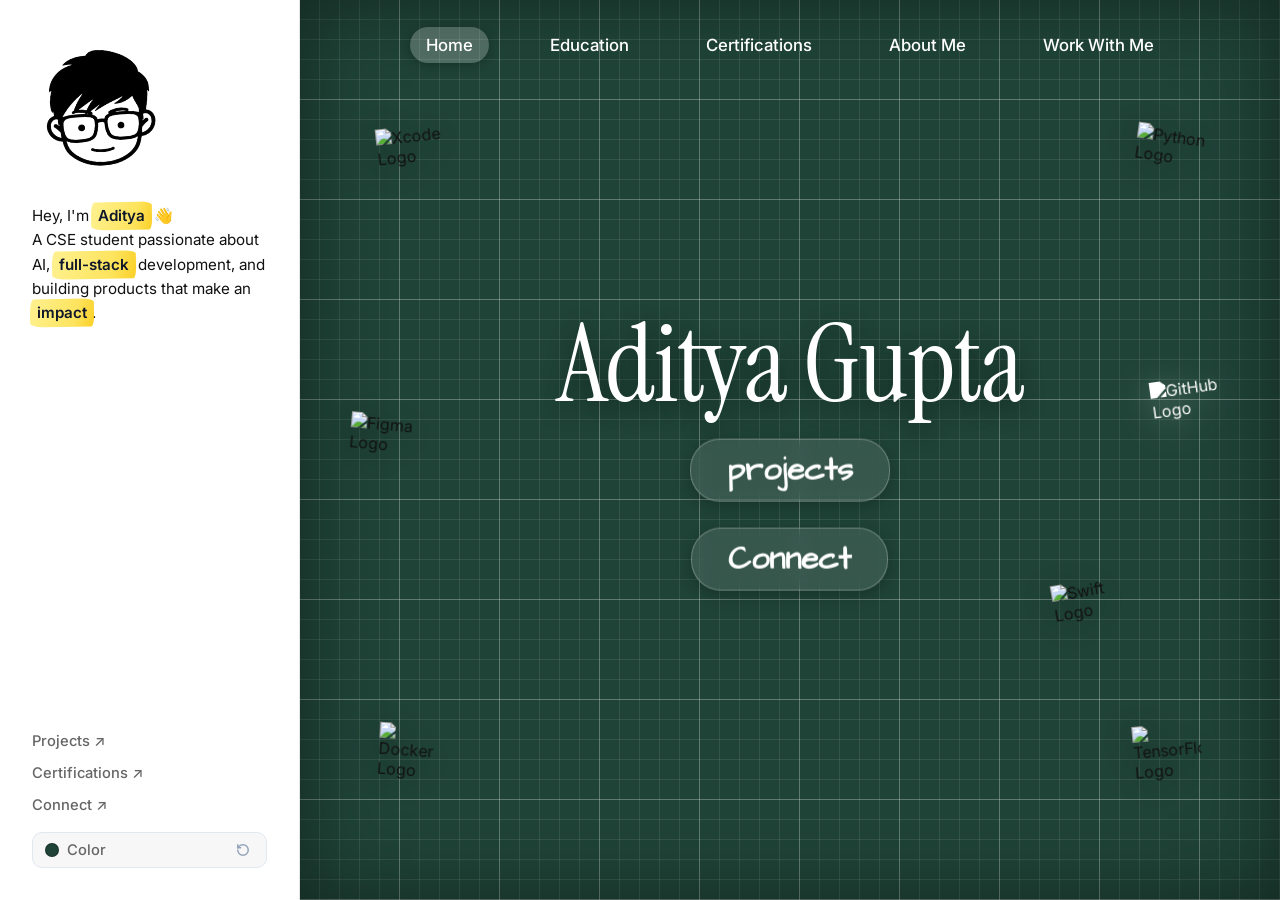
==== commit 46328f74: "replace chalk oval SVG rings with clean modern glass pill stage buttons for projects and Connect" ====
--- a/index.html
+++ b/index.html
@@ -119,20 +119,14 @@
       <div id="mat-work-view" class="mat-center-stage" style="display: flex;">
         <h1 class="mat-main-title">Aditya Gupta</h1>
         
-        <!-- Authentic Hand-Drawn Oval Chalk Loop Buttons -->
+        <!-- Clean Modern Stage Buttons -->
         <div class="mat-hand-buttons">
           <button id="btn-hand-projects" class="oval-hand-btn">
             <span>projects</span>
-            <svg viewBox="0 0 180 54">
-              <path d="M12,27 C12,12 50,7 90,7 C130,7 168,12 168,27 C168,42 130,47 90,47 C50,47 12,42 12,27 Z" fill="none" stroke="rgba(255,255,255,0.92)" stroke-width="2.2" stroke-linecap="round" stroke-linejoin="round" />
-            </svg>
           </button>
           
           <button id="btn-hand-connect" class="oval-hand-btn">
             <span>Connect</span>
-            <svg viewBox="0 0 180 54">
-              <path d="M14,27 C14,11 52,6 90,6 C128,6 166,11 166,27 C166,43 128,48 90,48 C52,48 14,43 14,27 Z" fill="none" stroke="rgba(255,255,255,0.92)" stroke-width="2.2" stroke-linecap="round" stroke-linejoin="round" />
-            </svg>
           </button>
         </div>
       </div>
--- a/css/cutting-mat.css
+++ b/css/cutting-mat.css
@@ -126,39 +126,30 @@
 
 .oval-hand-btn {
   font-family: var(--font-hand);
-  font-size: 2.2rem;
+  font-size: 2rem;
   font-weight: 700;
   color: #ffffff;
-  padding: 4px 42px;
+  padding: 8px 36px;
   position: relative;
   display: inline-flex;
   align-items: center;
   justify-content: center;
-  transition: transform 0.25s ease, opacity 0.25s ease;
+  background: rgba(255, 255, 255, 0.1);
+  border: 1.5px solid rgba(255, 255, 255, 0.28);
+  border-radius: 30px;
+  backdrop-filter: blur(8px);
+  -webkit-backdrop-filter: blur(8px);
+  box-shadow: 0 4px 16px rgba(0, 0, 0, 0.25);
+  transition: all 0.25s cubic-bezier(0.34, 1.56, 0.64, 1);
   user-select: none;
-  text-shadow: 0 2px 6px rgba(0, 0, 0, 0.4);
-}
-
-.oval-hand-btn svg {
-  position: absolute;
-  inset: -8px -18px;
-  width: calc(100% + 36px);
-  height: calc(100% + 16px);
-  overflow: visible;
-  pointer-events: none;
-}
-
-.oval-hand-btn svg ellipse {
-  fill: none;
-  stroke: #ffffff;
-  stroke-width: 3.2;
-  stroke-dasharray: 450;
-  stroke-dashoffset: 0;
-  filter: drop-shadow(0 2px 4px rgba(0, 0, 0, 0.3));
+  cursor: pointer;
 }
 
 .oval-hand-btn:hover {
-  transform: scale(1.08);
+  transform: translateY(-2px) scale(1.06);
+  background: rgba(255, 255, 255, 0.22);
+  border-color: rgba(255, 255, 255, 0.55);
+  box-shadow: 0 8px 24px rgba(0, 0, 0, 0.35);
 }
 
 /* ==========================================================================
--- a/css/responsive.css
+++ b/css/responsive.css
@@ -77,14 +77,18 @@
 /* ===== TABLET & MOBILE SWITCH (max-width: 960px) ===== */
 @media screen and (max-width: 960px) {
   html, body {
-    overflow: auto;
+    overflow-x: hidden;
+    overflow-y: auto;
+    background-color: var(--bg-mat) !important;
   }
 
   .app-viewport {
     flex-direction: column;
     height: auto;
     max-height: none;
+    min-height: 100vh;
     overflow: visible;
+    background-color: var(--bg-mat) !important;
   }
 
   /* Slide-In Left Drawer Sidebar for Mobile */
@@ -219,9 +223,10 @@
     width: 100% !important;
     height: auto !important;
     max-height: none !important;
-    min-height: 100vh;
+    min-height: 100vh !important;
     padding: 16px 14px 36px 14px;
     overflow: visible !important;
+    background-color: var(--bg-mat) !important;
   }
 
   /* Sticky Glassmorphism Header Bar for Mobile */
@@ -229,18 +234,19 @@
     position: sticky;
     top: 0;
     z-index: 999;
-    background: rgba(13, 31, 24, 0.95);
-    backdrop-filter: blur(16px);
-    -webkit-backdrop-filter: blur(16px);
+    background: rgba(13, 31, 24, 0.96);
+    backdrop-filter: blur(20px);
+    -webkit-backdrop-filter: blur(20px);
     margin: -16px -14px 16px -14px;
     padding: 10px 12px;
-    border-bottom: 1px solid rgba(255, 255, 255, 0.12);
-    box-shadow: 0 4px 20px rgba(0, 0, 0, 0.35);
+    border-bottom: 1px solid rgba(255, 255, 255, 0.14);
+    box-shadow: 0 4px 24px rgba(0, 0, 0, 0.4);
     width: calc(100% + 28px);
     box-sizing: border-box;
     display: flex;
     align-items: center;
-    gap: 6px;
+    gap: 8px;
+    overflow: hidden;
   }
 
   /* Mobile 3-Bar Hamburger Button */
@@ -280,49 +286,113 @@
     overflow-x: auto;
     -webkit-overflow-scrolling: touch;
     scrollbar-width: none;
-    padding: 2px 2px;
+    padding: 2px 8px 2px 2px;
     width: 100%;
     flex-grow: 1;
+    mask-image: none !important;
+    -webkit-mask-image: none !important;
   }
 
   .mat-nav-tabs::-webkit-scrollbar {
     display: none;
   }
 
+  .mat-tab-btn .tab-text {
+    display: none !important;
+  }
+
   .mat-tab-btn {
-    font-size: 0.8rem;
+    font-size: 0.85rem;
     font-weight: 600;
-    padding: 7px 12px;
-    border-radius: 18px;
-    white-space: nowrap;
+    padding: 8px 16px !important;
+    border-radius: 12px !important;
     flex-shrink: 0;
-    color: rgba(255, 255, 255, 0.8);
+    color: rgba(255, 255, 255, 0.85);
     background: rgba(255, 255, 255, 0.08);
-    border: 1px solid rgba(255, 255, 255, 0.12);
-    min-height: 36px;
+    border: 1px solid rgba(255, 255, 255, 0.14);
+    min-height: 38px !important;
+    min-width: 44px !important;
     display: inline-flex;
     align-items: center;
     justify-content: center;
-    gap: 5px;
+    transition: all 0.2s ease;
+    opacity: 1 !important;
   }
 
   .tab-icon-mobile {
-    display: inline-block !important;
+    display: block !important;
     vertical-align: middle;
     flex-shrink: 0;
+    width: 18px !important;
+    height: 18px !important;
   }
 
   .mat-tab-btn.active {
-    background: #ffffff;
-    color: #0d1f18;
-    font-weight: 700;
-    border-color: #ffffff;
-    box-shadow: 0 4px 14px rgba(0,0,0,0.3);
-  }
-
-  /* Floating logos: hidden on touch devices */
+    background: #ffffff !important;
+    color: #0d1f18 !important;
+    font-weight: 700 !important;
+    border-color: #ffffff !important;
+    box-shadow: 0 4px 14px rgba(0, 0, 0, 0.35) !important;
+    opacity: 1 !important;
+  }
+
+  /* Mobile Software Floating Logos — Properly Scaled & Framed */
   .pure-logo-item {
-    display: none !important;
+    display: flex !important;
+    width: 44px !important;
+    height: 44px !important;
+    padding: 7px !important;
+    border-radius: 12px !important;
+    z-index: 10 !important;
+  }
+
+  .pure-logo-item .clearbit-logo-img {
+    width: 100% !important;
+    height: 100% !important;
+    object-fit: contain !important;
+  }
+
+  .logo-pos-1 {
+    top: 15% !important;
+    left: 4% !important;
+    transform: rotate(-6deg) !important;
+  }
+
+  .logo-pos-2 {
+    top: 15% !important;
+    right: 4% !important;
+    transform: rotate(8deg) !important;
+  }
+
+  .logo-pos-3 {
+    top: 36% !important;
+    left: 3% !important;
+    transform: rotate(5deg) !important;
+  }
+
+  .logo-pos-4 {
+    top: 36% !important;
+    right: 3% !important;
+    transform: rotate(-8deg) !important;
+  }
+
+  .logo-pos-5 {
+    bottom: 12% !important;
+    left: 6% !important;
+    transform: rotate(4deg) !important;
+  }
+
+  .logo-pos-6 {
+    bottom: 12% !important;
+    right: 6% !important;
+    transform: rotate(-5deg) !important;
+  }
+
+  .logo-pos-7 {
+    bottom: 4% !important;
+    left: 50% !important;
+    right: auto !important;
+    transform: translateX(-50%) rotate(-6deg) !important;
   }
 
   /* Section Views */
@@ -398,23 +468,10 @@
     padding: 12px 18px;
   }
 
-  /* Cutting Mat */
+  /* Cutting Mat Canvas on small mobile screens */
   .cutting-mat-canvas {
-    padding: 16px 12px 32px 12px;
-    min-height: 80vh;
-  }
-
-  /* Sticky Header */
-  .mat-header {
-    margin: -16px -12px 16px -12px;
-    padding: 10px 12px;
-    width: calc(100% + 24px);
-  }
-
-  .mat-tab-btn {
-    font-size: 0.8rem;
-    padding: 7px 14px;
-    min-height: 36px;
+    min-height: 100vh !important;
+    background-color: var(--bg-mat) !important;
   }
 
   /* Main Title */
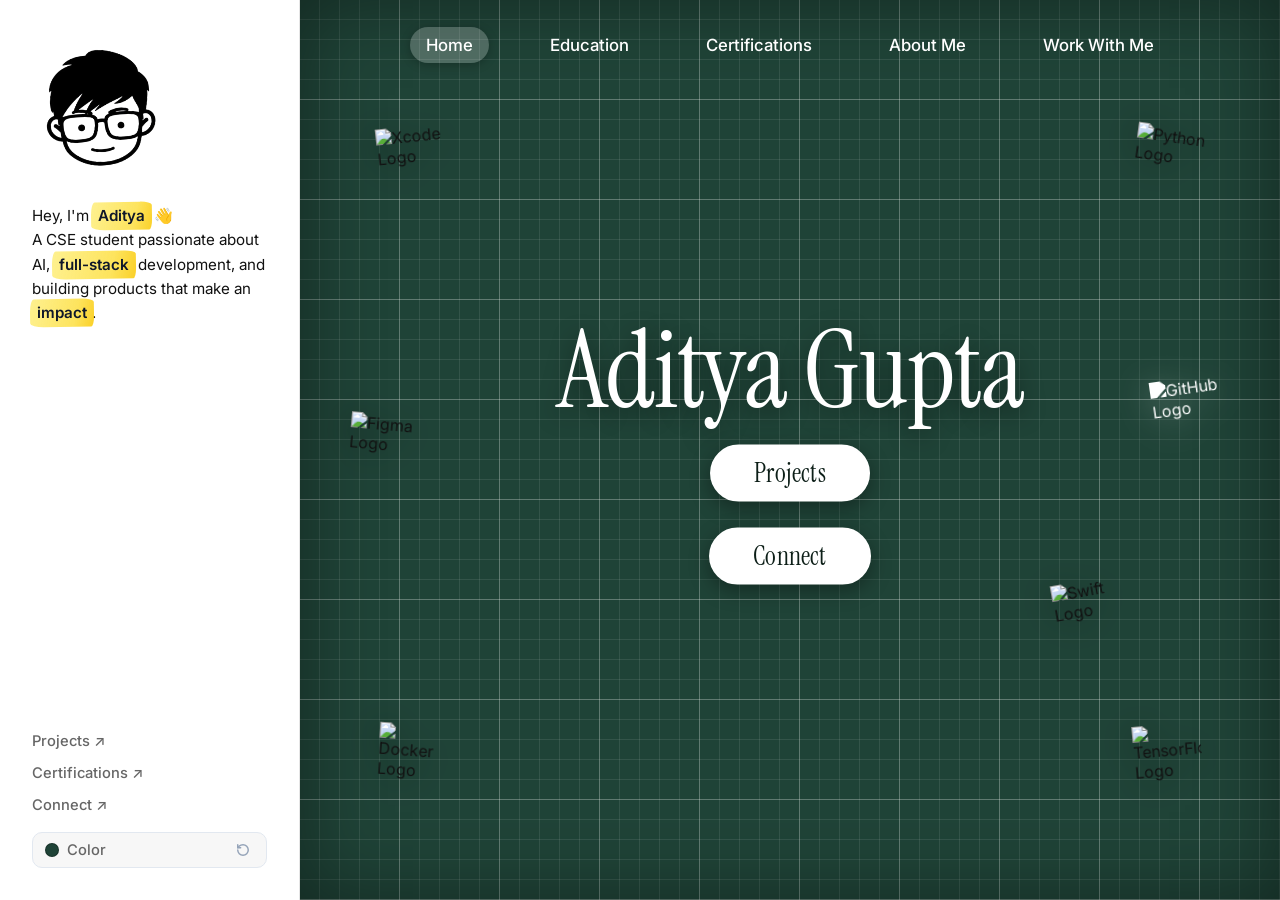
==== commit f1a38e8f: "update stage buttons font to match Aditya Gupta title font-serif" ====
--- a/index.html
+++ b/index.html
@@ -122,7 +122,7 @@
         <!-- Clean Modern Stage Buttons -->
         <div class="mat-hand-buttons">
           <button id="btn-hand-projects" class="oval-hand-btn">
-            <span>projects</span>
+            <span>Projects</span>
           </button>
           
           <button id="btn-hand-connect" class="oval-hand-btn">
--- a/css/cutting-mat.css
+++ b/css/cutting-mat.css
@@ -125,31 +125,31 @@
 }
 
 .oval-hand-btn {
-  font-family: var(--font-hand);
-  font-size: 2rem;
-  font-weight: 700;
-  color: #ffffff;
-  padding: 8px 36px;
+  font-family: var(--font-serif), Georgia, serif;
+  font-size: 1.6rem;
+  font-weight: 500;
+  color: #0d1f18;
+  padding: 10px 42px;
   position: relative;
   display: inline-flex;
   align-items: center;
   justify-content: center;
-  background: rgba(255, 255, 255, 0.1);
-  border: 1.5px solid rgba(255, 255, 255, 0.28);
+  background: #ffffff;
+  border: 2px solid #ffffff;
   border-radius: 30px;
-  backdrop-filter: blur(8px);
-  -webkit-backdrop-filter: blur(8px);
-  box-shadow: 0 4px 16px rgba(0, 0, 0, 0.25);
+  box-shadow: 0 6px 20px rgba(0, 0, 0, 0.35);
   transition: all 0.25s cubic-bezier(0.34, 1.56, 0.64, 1);
   user-select: none;
   cursor: pointer;
+  letter-spacing: 0.2px;
 }
 
 .oval-hand-btn:hover {
-  transform: translateY(-2px) scale(1.06);
-  background: rgba(255, 255, 255, 0.22);
-  border-color: rgba(255, 255, 255, 0.55);
-  box-shadow: 0 8px 24px rgba(0, 0, 0, 0.35);
+  transform: translateY(-3px) scale(1.06);
+  background: #f8fafc;
+  border-color: #ffffff;
+  color: #000000;
+  box-shadow: 0 10px 28px rgba(0, 0, 0, 0.45);
 }
 
 /* ==========================================================================
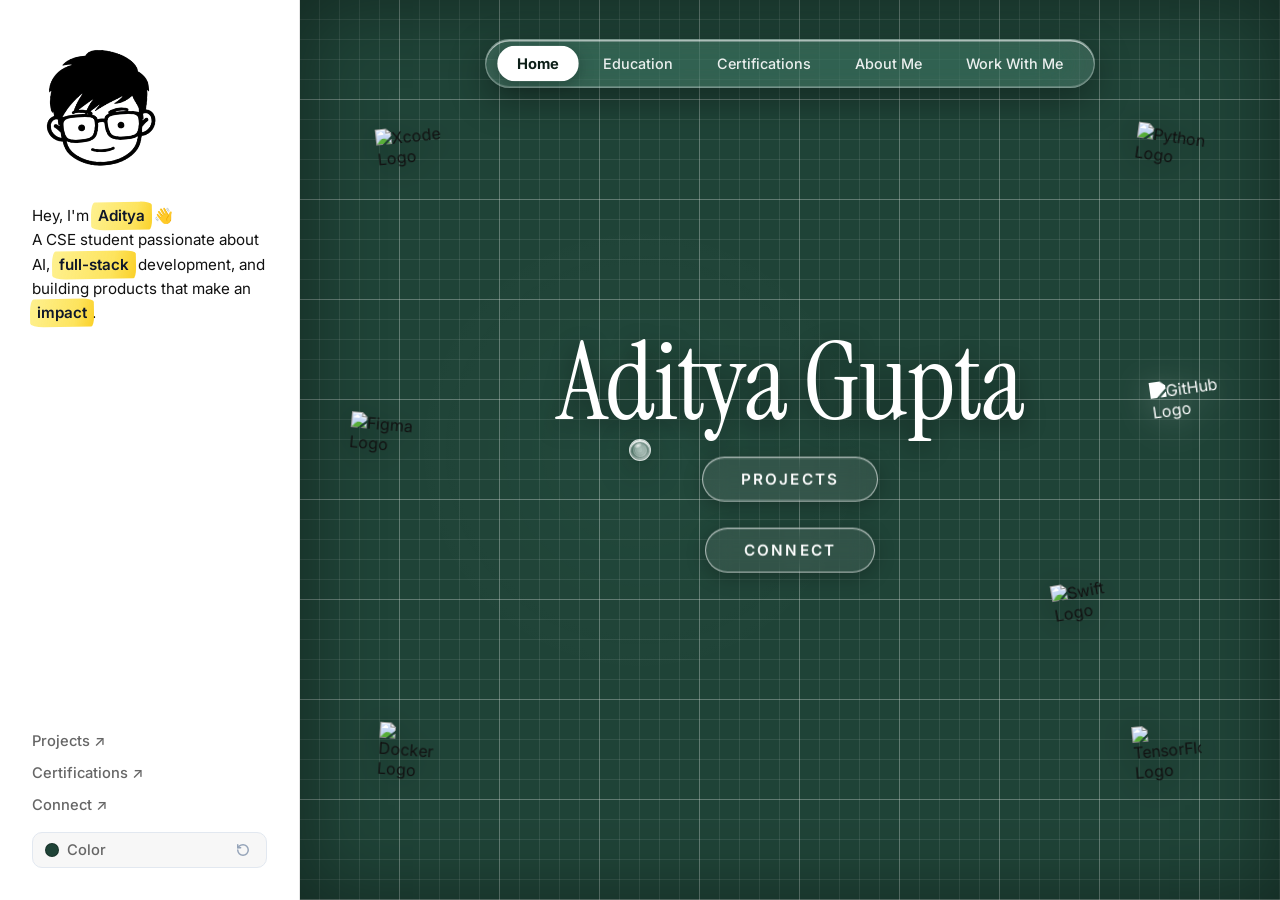
==== commit 7b03fbf1: "add Apple iOS 26 Liquid Glass Anti-Gravity Custom Cursor system with magnetic attraction, 60 FPS ler" ====
--- a/index.html
+++ b/index.html
@@ -22,6 +22,7 @@
   <link rel="stylesheet" href="css/cutting-mat.css">
   <link rel="stylesheet" href="css/modals.css">
   <link rel="stylesheet" href="css/responsive.css">
+  <link rel="stylesheet" href="css/cursor.css">
 </head>
 <body>
 
@@ -436,6 +437,7 @@
   <script src="js/data.js"></script>
   <script src="js/router.js"></script>
   <script src="js/modal.js"></script>
+  <script src="js/cursor.js"></script>
   <script src="js/app.js"></script>
 
 </body>
--- a/css/cutting-mat.css
+++ b/css/cutting-mat.css
@@ -25,48 +25,68 @@
   transition: width 0.35s cubic-bezier(0.4, 0, 0.2, 1), margin-left 0.35s cubic-bezier(0.4, 0, 0.2, 1), padding 0.35s ease;
 }
 
-/* Top Nav Bar */
+/* Top Nav Bar — Authentic Apple iOS 18 Liquid Glass Floating Capsule Bar */
 .mat-header {
+  position: sticky;
+  top: 12px;
+  z-index: 999;
   display: flex;
   align-items: center;
   justify-content: center;
-  width: 100%;
-  box-sizing: border-box;
-  z-index: 10;
-  position: relative;
-  padding: 0;
+  margin: 0 auto 24px auto;
+  padding: 6px 12px;
+  width: fit-content;
+  max-width: min(92vw, 680px);
+  background: rgba(255, 255, 255, 0.14);
+  backdrop-filter: blur(28px) saturate(200%);
+  -webkit-backdrop-filter: blur(28px) saturate(200%);
+  border: 1px solid rgba(255, 255, 255, 0.32);
+  border-radius: 9999px;
+  box-shadow: 
+    0 12px 36px rgba(0, 0, 0, 0.35),
+    inset 0 1.5px 0.5px rgba(255, 255, 255, 0.6),
+    inset 0 -1px 0.5px rgba(255, 255, 255, 0.2);
+  box-sizing: border-box;
+  transition: all 0.35s cubic-bezier(0.34, 1.56, 0.64, 1);
 }
 
 .mat-nav-tabs {
   display: flex;
   align-items: center;
   justify-content: center;
-  gap: clamp(12px, 3.5vw, 64px);
-  width: 100%;
-  max-width: var(--max-content-width);
-  box-sizing: border-box;
+  gap: 6px;
+  width: 100%;
 }
 
 .mat-tab-btn {
-  display: flex;
-  align-items: center;
-  gap: 8px;
-  font-size: 1.05rem;
+  display: inline-flex;
+  align-items: center;
+  justify-content: center;
+  gap: 6px;
+  font-size: 0.9rem;
   font-weight: 500;
-  color: var(--text-mat-white);
-  padding: 8px 16px;
-  border-radius: 20px;
-  transition: background 0.2s ease, transform 0.2s ease;
+  color: rgba(255, 255, 255, 0.9);
+  padding: 8px 18px;
+  border-radius: 9999px;
+  background: transparent;
+  border: 1px solid transparent;
+  transition: all 0.25s cubic-bezier(0.34, 1.56, 0.64, 1);
+  cursor: pointer;
+  white-space: nowrap;
 }
 
 .mat-tab-btn:hover {
-  background: rgba(255, 255, 255, 0.14);
-  transform: translateY(-1px);
+  background: rgba(255, 255, 255, 0.15);
+  color: #ffffff;
 }
 
 .mat-tab-btn.active {
-  background: rgba(255, 255, 255, 0.22);
-  box-shadow: 0 2px 10px rgba(0, 0, 0, 0.25);
+  background: #ffffff !important;
+  color: #0d1f18 !important;
+  font-weight: 700 !important;
+  border-radius: 9999px !important;
+  box-shadow: 0 4px 16px rgba(0, 0, 0, 0.25), inset 0 1px 0 rgba(255, 255, 255, 0.8) !important;
+  transform: scale(1.02);
 }
 
 /* Desktop/Web: Hide tab icons so only clean text is shown */
@@ -125,31 +145,34 @@
 }
 
 .oval-hand-btn {
-  font-family: var(--font-serif), Georgia, serif;
-  font-size: 1.6rem;
-  font-weight: 500;
-  color: #0d1f18;
-  padding: 10px 42px;
+  font-family: var(--font-sans), system-ui, -apple-system, sans-serif;
+  font-size: 0.95rem;
+  font-weight: 600;
+  letter-spacing: 2.2px;
+  text-transform: uppercase;
+  color: #ffffff;
+  padding: 12px 38px;
   position: relative;
   display: inline-flex;
   align-items: center;
   justify-content: center;
-  background: #ffffff;
-  border: 2px solid #ffffff;
+  background: rgba(255, 255, 255, 0.08);
+  border: 1.5px solid rgba(255, 255, 255, 0.65);
   border-radius: 30px;
-  box-shadow: 0 6px 20px rgba(0, 0, 0, 0.35);
-  transition: all 0.25s cubic-bezier(0.34, 1.56, 0.64, 1);
+  backdrop-filter: blur(12px);
+  -webkit-backdrop-filter: blur(12px);
+  box-shadow: 0 4px 20px rgba(0, 0, 0, 0.25), inset 0 1px 0 rgba(255, 255, 255, 0.2);
+  transition: all 0.3s cubic-bezier(0.34, 1.56, 0.64, 1);
   user-select: none;
   cursor: pointer;
-  letter-spacing: 0.2px;
 }
 
 .oval-hand-btn:hover {
-  transform: translateY(-3px) scale(1.06);
-  background: #f8fafc;
+  transform: translateY(-3px) scale(1.05);
+  background: rgba(255, 255, 255, 0.2);
   border-color: #ffffff;
-  color: #000000;
-  box-shadow: 0 10px 28px rgba(0, 0, 0, 0.45);
+  color: #ffffff;
+  box-shadow: 0 8px 28px rgba(0, 0, 0, 0.4), 0 0 20px rgba(255, 255, 255, 0.25);
 }
 
 /* ==========================================================================
--- a/css/responsive.css
+++ b/css/responsive.css
@@ -229,23 +229,27 @@
     background-color: var(--bg-mat) !important;
   }
 
-  /* Sticky Glassmorphism Header Bar for Mobile */
+  /* Sticky iOS 18 Liquid Glass Floating Capsule Header Bar for Mobile */
   .mat-header {
     position: sticky;
-    top: 0;
+    top: 8px;
     z-index: 999;
-    background: rgba(13, 31, 24, 0.96);
-    backdrop-filter: blur(20px);
-    -webkit-backdrop-filter: blur(20px);
-    margin: -16px -14px 16px -14px;
-    padding: 10px 12px;
-    border-bottom: 1px solid rgba(255, 255, 255, 0.14);
-    box-shadow: 0 4px 24px rgba(0, 0, 0, 0.4);
-    width: calc(100% + 28px);
+    background: rgba(255, 255, 255, 0.16) !important;
+    backdrop-filter: blur(28px) saturate(200%) !important;
+    -webkit-backdrop-filter: blur(28px) saturate(200%) !important;
+    margin: 0 8px 16px 8px !important;
+    padding: 6px 8px !important;
+    border: 1.5px solid rgba(255, 255, 255, 0.35) !important;
+    border-radius: 9999px !important;
+    box-shadow: 
+      0 10px 30px rgba(0, 0, 0, 0.38),
+      inset 0 1.5px 0.5px rgba(255, 255, 255, 0.65),
+      inset 0 -1px 0.5px rgba(255, 255, 255, 0.2) !important;
+    width: calc(100% - 16px) !important;
     box-sizing: border-box;
     display: flex;
     align-items: center;
-    gap: 8px;
+    gap: 6px;
     overflow: hidden;
   }
 
@@ -255,12 +259,12 @@
     flex-direction: column;
     align-items: center;
     justify-content: center;
-    gap: 4px;
-    width: 36px;
-    height: 36px;
-    background: rgba(255, 255, 255, 0.12);
-    border: 1px solid rgba(255, 255, 255, 0.2);
-    border-radius: 10px;
+    gap: 3px;
+    width: 34px;
+    height: 34px;
+    background: rgba(255, 255, 255, 0.18) !important;
+    border: 1px solid rgba(255, 255, 255, 0.3) !important;
+    border-radius: 9999px !important;
     cursor: pointer;
     flex-shrink: 0;
     padding: 0;
@@ -268,25 +272,25 @@
   }
 
   .mobile-drawer-toggle-btn span {
-    width: 18px;
+    width: 16px;
     height: 2px;
     background-color: #ffffff;
     border-radius: 2px;
   }
 
   .mobile-drawer-toggle-btn:hover {
-    background: rgba(255, 255, 255, 0.25);
+    background: rgba(255, 255, 255, 0.28);
   }
 
   .mat-nav-tabs {
     display: flex;
-    gap: 6px;
-    justify-content: flex-start;
+    gap: 4px;
+    justify-content: space-around;
     align-items: center;
     overflow-x: auto;
     -webkit-overflow-scrolling: touch;
     scrollbar-width: none;
-    padding: 2px 8px 2px 2px;
+    padding: 0;
     width: 100%;
     flex-grow: 1;
     mask-image: none !important;
@@ -302,16 +306,14 @@
   }
 
   .mat-tab-btn {
-    font-size: 0.85rem;
-    font-weight: 600;
-    padding: 8px 16px !important;
-    border-radius: 12px !important;
+    padding: 7px 14px !important;
+    border-radius: 9999px !important;
     flex-shrink: 0;
-    color: rgba(255, 255, 255, 0.85);
-    background: rgba(255, 255, 255, 0.08);
-    border: 1px solid rgba(255, 255, 255, 0.14);
-    min-height: 38px !important;
-    min-width: 44px !important;
+    color: rgba(255, 255, 255, 0.9) !important;
+    background: transparent !important;
+    border: 1px solid transparent !important;
+    min-height: 34px !important;
+    min-width: 40px !important;
     display: inline-flex;
     align-items: center;
     justify-content: center;
@@ -323,16 +325,16 @@
     display: block !important;
     vertical-align: middle;
     flex-shrink: 0;
-    width: 18px !important;
-    height: 18px !important;
+    width: 16px !important;
+    height: 16px !important;
   }
 
   .mat-tab-btn.active {
     background: #ffffff !important;
     color: #0d1f18 !important;
     font-weight: 700 !important;
-    border-color: #ffffff !important;
-    box-shadow: 0 4px 14px rgba(0, 0, 0, 0.35) !important;
+    border-radius: 9999px !important;
+    box-shadow: 0 4px 16px rgba(0, 0, 0, 0.28) !important;
     opacity: 1 !important;
   }
 
--- a/css/cursor.css
+++ b/css/cursor.css
@@ -0,0 +1,174 @@
+/* ==========================================================================
+   Apple iOS 26 Liquid Glass Anti-Gravity Cursor System
+   ========================================================================== */
+
+/* Only hide default cursor on fine pointer desktop devices */
+@media (hover: hover) and (pointer: fine) {
+  html, body, a, button, input, textarea, select, label, [role="button"], .pure-logo-item {
+    cursor: none !important;
+  }
+}
+
+/* Master Fixed Overlay Container */
+.liquid-cursor-wrapper {
+  position: fixed;
+  inset: 0;
+  pointer-events: none;
+  z-index: 99999;
+  overflow: hidden;
+}
+
+/* Main Floating Droplet Glass Sphere */
+.liquid-cursor-dot {
+  position: absolute;
+  top: 0;
+  left: 0;
+  width: 22px;
+  height: 22px;
+  margin-left: -11px;
+  margin-top: -11px;
+  border-radius: 50%;
+  background: rgba(255, 255, 255, 0.22);
+  backdrop-filter: blur(12px) saturate(200%);
+  -webkit-backdrop-filter: blur(12px) saturate(200%);
+  border: 1.2px solid rgba(255, 255, 255, 0.75);
+  box-shadow: 
+    0 8px 32px rgba(0, 0, 0, 0.35),
+    inset 0 2px 1.5px rgba(255, 255, 255, 0.95),
+    inset 0 -2px 1.5px rgba(255, 255, 255, 0.3);
+  transition: 
+    width 0.32s cubic-bezier(0.22, 1, 0.36, 1),
+    height 0.32s cubic-bezier(0.22, 1, 0.36, 1),
+    margin 0.32s cubic-bezier(0.22, 1, 0.36, 1),
+    background 0.32s ease,
+    border-color 0.32s ease,
+    box-shadow 0.32s ease;
+  transform-origin: center center;
+  will-change: transform;
+  display: flex;
+  align-items: center;
+  justify-content: center;
+}
+
+/* Inner Specular Light Lines & Refraction */
+.liquid-glass-specular {
+  position: absolute;
+  top: 15%;
+  left: 20%;
+  width: 40%;
+  height: 25%;
+  background: radial-gradient(ellipse at center, rgba(255,255,255,0.95) 0%, rgba(255,255,255,0) 80%);
+  border-radius: 50%;
+  pointer-events: none;
+  transform: rotate(-25deg);
+  opacity: 0.85;
+}
+
+.liquid-glass-refraction {
+  position: absolute;
+  inset: 0;
+  border-radius: 50%;
+  background: radial-gradient(circle at 75% 75%, rgba(255,255,255,0.3) 0%, transparent 60%);
+  pointer-events: none;
+}
+
+/* Hover Expanded State */
+.liquid-cursor-dot.hovering {
+  width: 54px;
+  height: 54px;
+  margin-left: -27px;
+  margin-top: -27px;
+  background: rgba(255, 255, 255, 0.12);
+  border-color: rgba(255, 255, 255, 0.9);
+  backdrop-filter: blur(18px) saturate(220%);
+  -webkit-backdrop-filter: blur(18px) saturate(220%);
+  box-shadow: 
+    0 14px 45px rgba(0, 0, 0, 0.45),
+    0 0 28px rgba(255, 255, 255, 0.35),
+    inset 0 2.5px 2px rgba(255, 255, 255, 0.98),
+    inset 0 -2px 2px rgba(255, 255, 255, 0.4);
+}
+
+/* Magnetic Active Snap State */
+.liquid-cursor-dot.magnetic {
+  border-color: #ffffff;
+  background: rgba(255, 255, 255, 0.28);
+}
+
+/* Click Compression Ripple State */
+.liquid-cursor-dot.clicking {
+  transform: scale(0.8) !important;
+  box-shadow: 0 4px 18px rgba(0, 0, 0, 0.5), inset 0 3px 2px rgba(255, 255, 255, 1);
+}
+
+/* Click Ripple Wave */
+.liquid-cursor-ripple {
+  position: absolute;
+  top: 0;
+  left: 0;
+  width: 24px;
+  height: 24px;
+  margin-left: -12px;
+  margin-top: -12px;
+  border-radius: 50%;
+  border: 2px solid rgba(255, 255, 255, 0.9);
+  background: rgba(255, 255, 255, 0.15);
+  pointer-events: none;
+  animation: cursor-ripple-anim 0.6s cubic-bezier(0.22, 1, 0.36, 1) forwards;
+}
+
+@keyframes cursor-ripple-anim {
+  0% {
+    transform: scale(1);
+    opacity: 1;
+  }
+  100% {
+    transform: scale(3.2);
+    opacity: 0;
+  }
+}
+
+/* Liquid Droplet Trail Particles */
+.liquid-cursor-trail-container {
+  position: absolute;
+  inset: 0;
+  pointer-events: none;
+}
+
+.trail-droplet {
+  position: absolute;
+  top: 0;
+  left: 0;
+  border-radius: 50%;
+  background: rgba(255, 255, 255, 0.35);
+  border: 1px solid rgba(255, 255, 255, 0.6);
+  backdrop-filter: blur(6px);
+  -webkit-backdrop-filter: blur(6px);
+  pointer-events: none;
+  will-change: transform, opacity;
+  box-shadow: 0 2px 10px rgba(0, 0, 0, 0.2), inset 0 1px 0.5px rgba(255, 255, 255, 0.8);
+}
+
+/* Ambient Moving Liquid Spotlight */
+.liquid-spotlight {
+  position: fixed;
+  top: 0;
+  left: 0;
+  width: 500px;
+  height: 500px;
+  margin-left: -250px;
+  margin-top: -250px;
+  border-radius: 50%;
+  background: radial-gradient(circle at center, rgba(255, 255, 255, 0.08) 0%, rgba(255, 255, 255, 0.02) 40%, transparent 70%);
+  pointer-events: none;
+  z-index: 4;
+  mix-blend-mode: overlay;
+  transition: opacity 0.3s ease;
+  will-change: transform;
+}
+
+/* Element Anti-Gravity Dynamic Light Reflection */
+.anti-gravity-react {
+  transition: transform 0.3s cubic-bezier(0.22, 1, 0.36, 1), box-shadow 0.3s ease !important;
+  will-change: transform;
+}
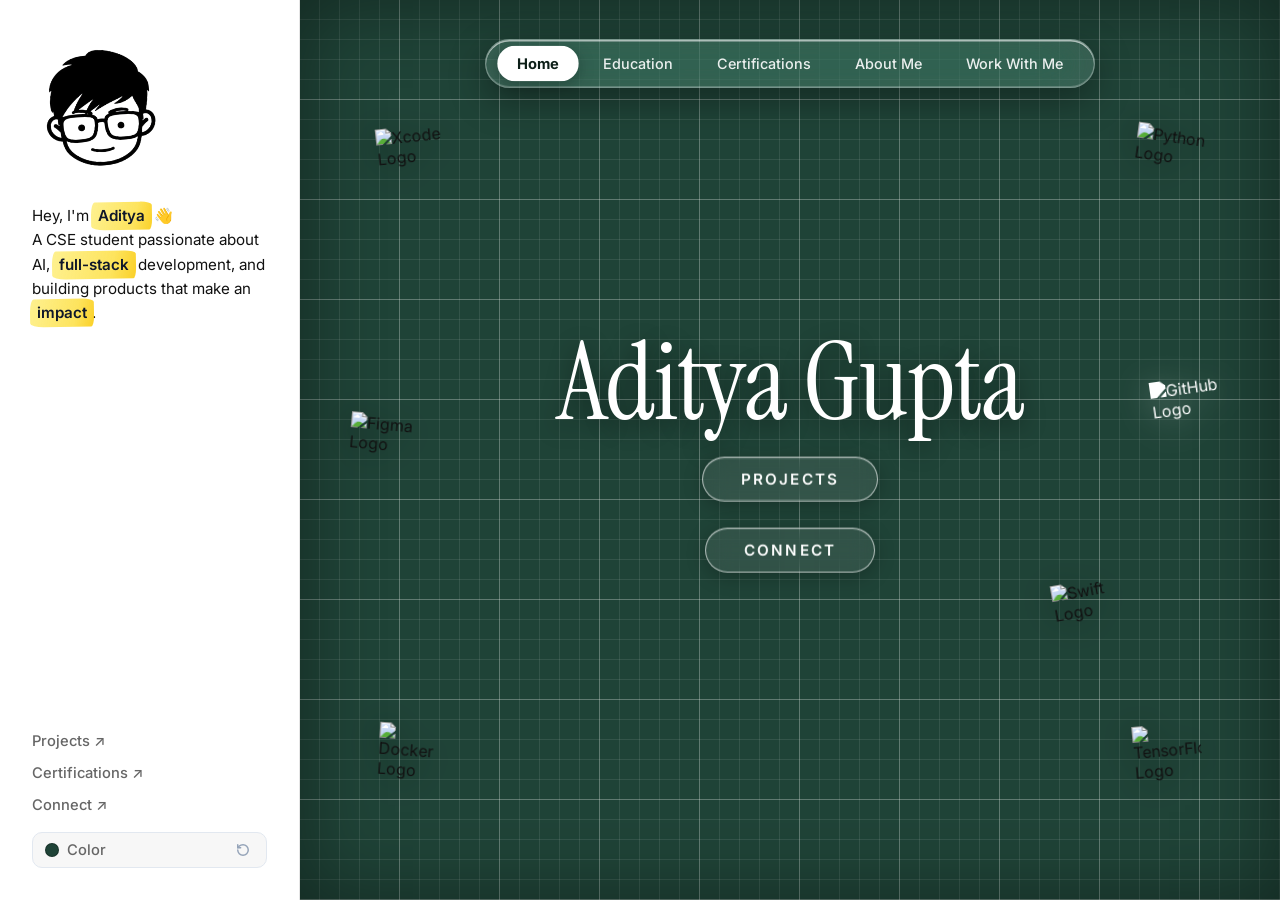
==== commit 50c332dd: "revert custom cursor: restored native default mouse pointer" ====
--- a/index.html
+++ b/index.html
@@ -22,7 +22,6 @@
   <link rel="stylesheet" href="css/cutting-mat.css">
   <link rel="stylesheet" href="css/modals.css">
   <link rel="stylesheet" href="css/responsive.css">
-  <link rel="stylesheet" href="css/cursor.css">
 </head>
 <body>
 
@@ -437,7 +436,6 @@
   <script src="js/data.js"></script>
   <script src="js/router.js"></script>
   <script src="js/modal.js"></script>
-  <script src="js/cursor.js"></script>
   <script src="js/app.js"></script>
 
 </body>
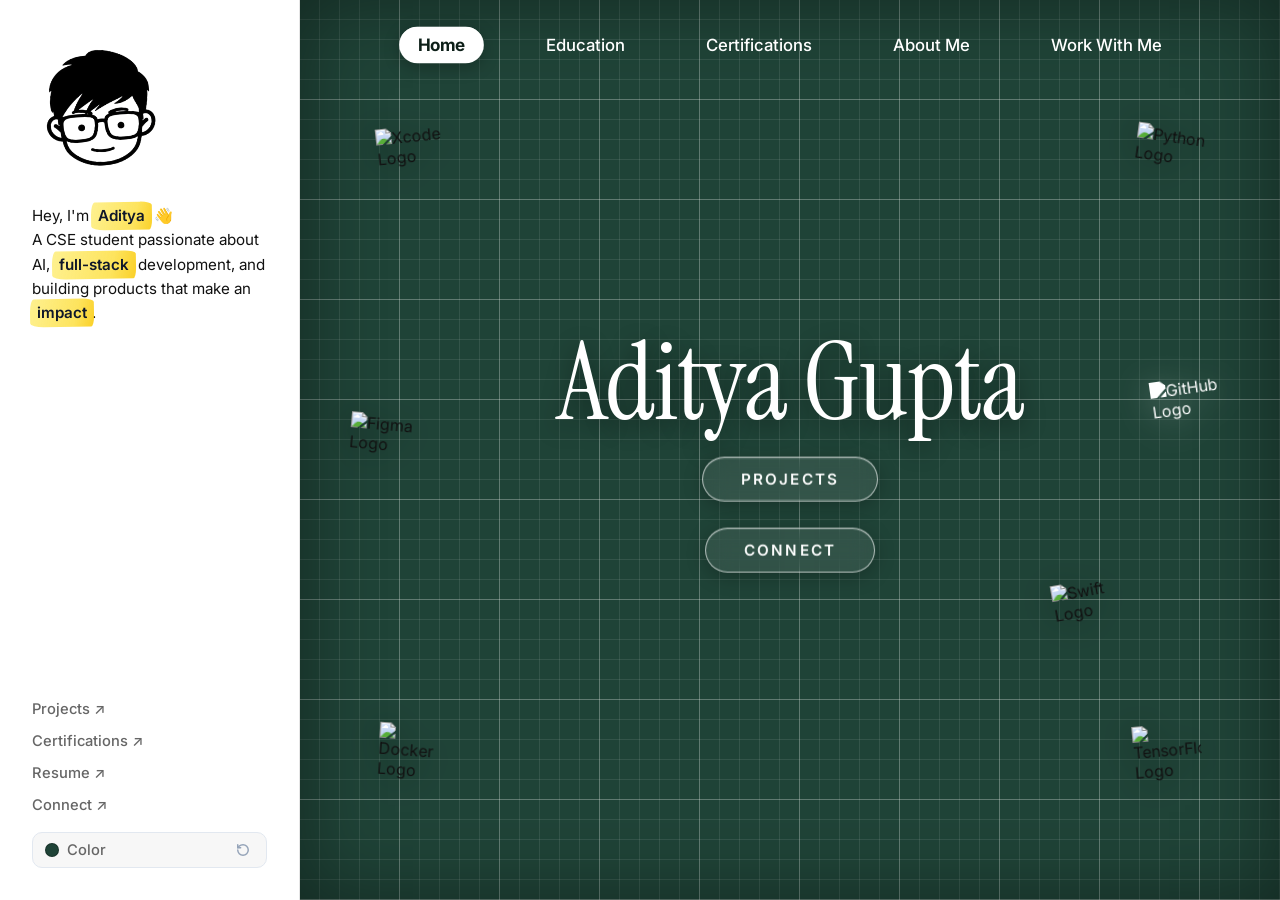
==== commit 609bfaf0: "add Resume link to left sidebar bottom action links" ====
--- a/index.html
+++ b/index.html
@@ -60,6 +60,9 @@
         <a href="#" class="sidebar-link" data-tab-target="certifications">
           <span>Certifications ↗</span>
         </a>
+        <a href="public/resume.pdf" target="_blank" rel="noopener noreferrer" class="sidebar-link" id="sidebar-resume-link">
+          <span>Resume ↗</span>
+        </a>
         <a href="#" class="sidebar-link" data-action="connect">
           <span>Connect ↗</span>
         </a>
--- a/css/cutting-mat.css
+++ b/css/cutting-mat.css
@@ -25,54 +25,53 @@
   transition: width 0.35s cubic-bezier(0.4, 0, 0.2, 1), margin-left 0.35s cubic-bezier(0.4, 0, 0.2, 1), padding 0.35s ease;
 }
 
-/* Top Nav Bar — Authentic Apple iOS 18 Liquid Glass Floating Capsule Bar */
+/* Top Nav Bar */
 .mat-header {
-  position: sticky;
-  top: 12px;
-  z-index: 999;
   display: flex;
   align-items: center;
   justify-content: center;
-  margin: 0 auto 24px auto;
-  padding: 6px 12px;
-  width: fit-content;
-  max-width: min(92vw, 680px);
+  width: 100%;
+  box-sizing: border-box;
+  z-index: 10;
+  position: relative;
+  padding: 0;
+  margin: 0;
+}
+
+.mat-nav-tabs {
+  display: flex;
+  align-items: center;
+  justify-content: center;
+  gap: clamp(12px, 3.5vw, 64px);
+  width: 100%;
+  max-width: var(--max-content-width);
+  box-sizing: border-box;
+}
+
+.mat-tab-btn {
+  display: flex;
+  align-items: center;
+  gap: 8px;
+  font-size: 1.05rem;
+  font-weight: 500;
+  color: var(--text-mat-white);
+  padding: 8px 18px;
+  border-radius: 20px;
+  background: transparent;
+  border: none;
+  transition: background 0.2s ease, transform 0.2s ease;
+  cursor: pointer;
+}
+
+.mat-tab-btn:hover {
   background: rgba(255, 255, 255, 0.14);
-  backdrop-filter: blur(28px) saturate(200%);
-  -webkit-backdrop-filter: blur(28px) saturate(200%);
-  border: 1px solid rgba(255, 255, 255, 0.32);
-  border-radius: 9999px;
-  box-shadow: 
-    0 12px 36px rgba(0, 0, 0, 0.35),
-    inset 0 1.5px 0.5px rgba(255, 255, 255, 0.6),
-    inset 0 -1px 0.5px rgba(255, 255, 255, 0.2);
-  box-sizing: border-box;
-  transition: all 0.35s cubic-bezier(0.34, 1.56, 0.64, 1);
-}
-
-.mat-nav-tabs {
-  display: flex;
-  align-items: center;
-  justify-content: center;
-  gap: 6px;
-  width: 100%;
-}
-
-.mat-tab-btn {
-  display: inline-flex;
-  align-items: center;
-  justify-content: center;
-  gap: 6px;
-  font-size: 0.9rem;
-  font-weight: 500;
-  color: rgba(255, 255, 255, 0.9);
-  padding: 8px 18px;
-  border-radius: 9999px;
-  background: transparent;
-  border: 1px solid transparent;
-  transition: all 0.25s cubic-bezier(0.34, 1.56, 0.64, 1);
-  cursor: pointer;
-  white-space: nowrap;
+  transform: translateY(-1px);
+}
+
+.mat-tab-btn.active {
+  background: rgba(255, 255, 255, 0.22) !important;
+  color: #ffffff !important;
+  box-shadow: 0 2px 10px rgba(0, 0, 0, 0.25) !important;
 }
 
 .mat-tab-btn:hover {
--- a/css/responsive.css
+++ b/css/responsive.css
@@ -229,27 +229,24 @@
     background-color: var(--bg-mat) !important;
   }
 
-  /* Sticky iOS 18 Liquid Glass Floating Capsule Header Bar for Mobile */
+  /* Sticky Glassmorphism Header Bar for Mobile */
   .mat-header {
     position: sticky;
-    top: 8px;
+    top: 0;
     z-index: 999;
-    background: rgba(255, 255, 255, 0.16) !important;
-    backdrop-filter: blur(28px) saturate(200%) !important;
-    -webkit-backdrop-filter: blur(28px) saturate(200%) !important;
-    margin: 0 8px 16px 8px !important;
-    padding: 6px 8px !important;
-    border: 1.5px solid rgba(255, 255, 255, 0.35) !important;
-    border-radius: 9999px !important;
-    box-shadow: 
-      0 10px 30px rgba(0, 0, 0, 0.38),
-      inset 0 1.5px 0.5px rgba(255, 255, 255, 0.65),
-      inset 0 -1px 0.5px rgba(255, 255, 255, 0.2) !important;
-    width: calc(100% - 16px) !important;
+    background: rgba(13, 31, 24, 0.96) !important;
+    backdrop-filter: blur(20px) !important;
+    -webkit-backdrop-filter: blur(20px) !important;
+    margin: -16px -14px 16px -14px !important;
+    padding: 10px 12px !important;
+    border-bottom: 1px solid rgba(255, 255, 255, 0.14) !important;
+    border-radius: 0 !important;
+    box-shadow: 0 4px 24px rgba(0, 0, 0, 0.4) !important;
+    width: calc(100% + 28px) !important;
     box-sizing: border-box;
     display: flex;
     align-items: center;
-    gap: 6px;
+    gap: 8px !important;
     overflow: hidden;
   }
 
@@ -259,12 +256,12 @@
     flex-direction: column;
     align-items: center;
     justify-content: center;
-    gap: 3px;
-    width: 34px;
-    height: 34px;
-    background: rgba(255, 255, 255, 0.18) !important;
-    border: 1px solid rgba(255, 255, 255, 0.3) !important;
-    border-radius: 9999px !important;
+    gap: 4px;
+    width: 36px;
+    height: 36px;
+    background: rgba(255, 255, 255, 0.12) !important;
+    border: 1px solid rgba(255, 255, 255, 0.2) !important;
+    border-radius: 10px !important;
     cursor: pointer;
     flex-shrink: 0;
     padding: 0;
@@ -272,25 +269,25 @@
   }
 
   .mobile-drawer-toggle-btn span {
-    width: 16px;
+    width: 18px;
     height: 2px;
     background-color: #ffffff;
     border-radius: 2px;
   }
 
   .mobile-drawer-toggle-btn:hover {
-    background: rgba(255, 255, 255, 0.28);
+    background: rgba(255, 255, 255, 0.25);
   }
 
   .mat-nav-tabs {
     display: flex;
-    gap: 4px;
-    justify-content: space-around;
+    gap: 6px !important;
+    justify-content: flex-start;
     align-items: center;
     overflow-x: auto;
     -webkit-overflow-scrolling: touch;
     scrollbar-width: none;
-    padding: 0;
+    padding: 2px 8px 2px 2px;
     width: 100%;
     flex-grow: 1;
     mask-image: none !important;
@@ -306,18 +303,37 @@
   }
 
   .mat-tab-btn {
-    padding: 7px 14px !important;
-    border-radius: 9999px !important;
+    font-size: 0.85rem;
+    font-weight: 600;
+    padding: 8px 16px !important;
+    border-radius: 12px !important;
     flex-shrink: 0;
-    color: rgba(255, 255, 255, 0.9) !important;
-    background: transparent !important;
-    border: 1px solid transparent !important;
-    min-height: 34px !important;
-    min-width: 40px !important;
+    color: rgba(255, 255, 255, 0.85) !important;
+    background: rgba(255, 255, 255, 0.08) !important;
+    border: 1px solid rgba(255, 255, 255, 0.14) !important;
+    min-height: 38px !important;
+    min-width: 44px !important;
     display: inline-flex;
     align-items: center;
     justify-content: center;
     transition: all 0.2s ease;
+    opacity: 1 !important;
+  }
+
+  .tab-icon-mobile {
+    display: block !important;
+    vertical-align: middle;
+    flex-shrink: 0;
+    width: 18px !important;
+    height: 18px !important;
+  }
+
+  .mat-tab-btn.active {
+    background: #ffffff !important;
+    color: #0d1f18 !important;
+    font-weight: 700 !important;
+    border-color: #ffffff !important;
+    box-shadow: 0 4px 14px rgba(0, 0, 0, 0.35) !important;
     opacity: 1 !important;
   }
 
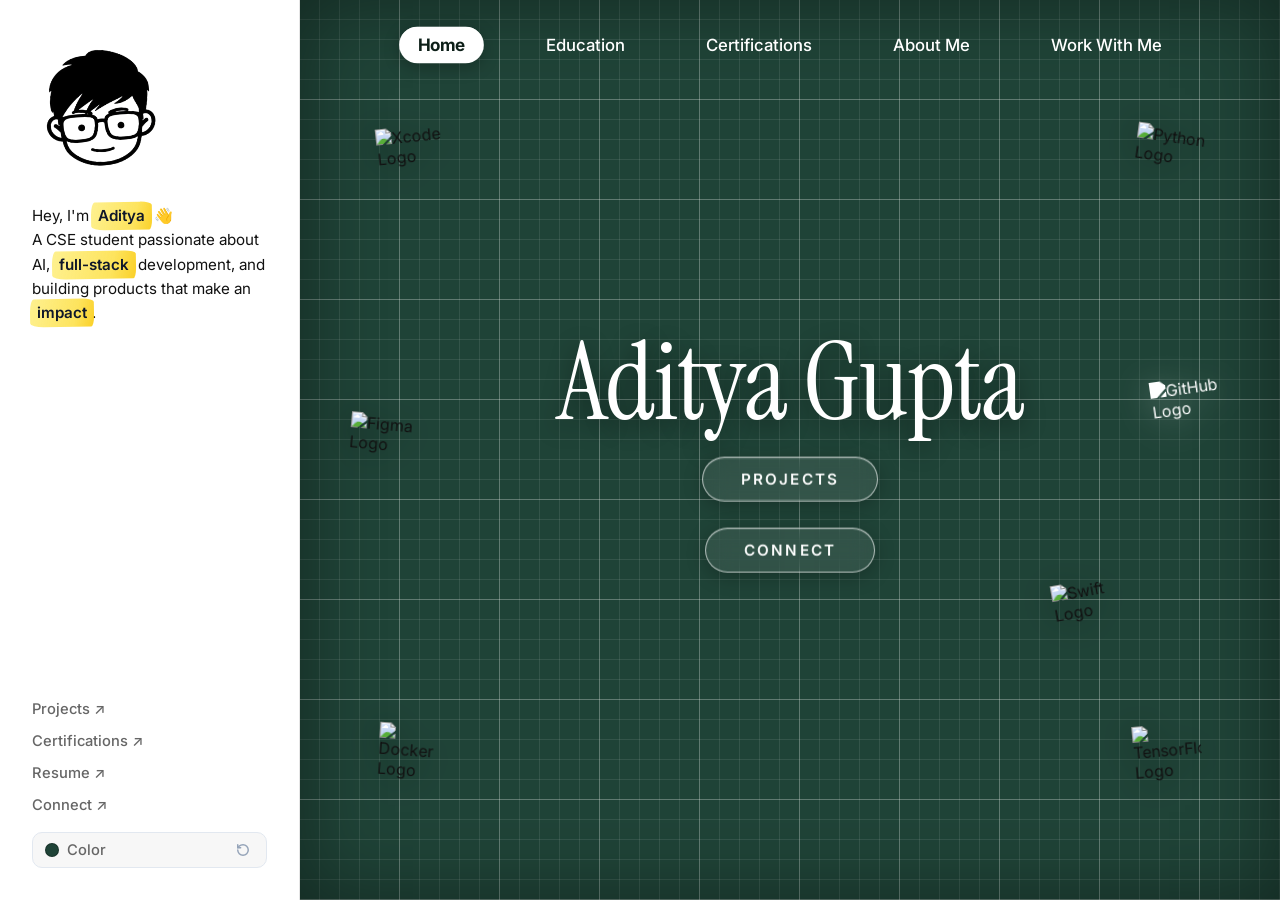
==== commit b266bc01: "add interactive Resume Modal with in-site preview and PDF download link" ====
--- a/index.html
+++ b/index.html
@@ -432,6 +432,52 @@
 
   </div>
 
+  <!-- RESUME MODAL (Interactive PDF Preview & Download) -->
+  <div id="resume-modal" class="modal-overlay">
+    <div class="modal-container" style="max-width: 780px;">
+      <button class="modal-close-btn" aria-label="Close modal">✕</button>
+      <div style="padding: 32px 28px;">
+        <div style="display: flex; align-items: center; justify-content: space-between; gap: 16px; margin-bottom: 20px; flex-wrap: wrap;">
+          <div>
+            <h2 style="font-family: var(--font-serif); font-size: 2.2rem; margin: 0 0 4px 0; color: #0d1f18;">Aditya Gupta</h2>
+            <p style="font-size: 0.95rem; color: #555; margin: 0;">Computer Science & Engineering Student | VIT Bhopal University</p>
+          </div>
+          <a href="public/resume.pdf" download="Aditya_Gupta_Resume.pdf" target="_blank" class="btn-submit-form" style="padding: 10px 24px; font-size: 0.88rem; text-decoration: none; display: inline-flex; align-items: center; gap: 8px;">
+            <svg width="16" height="16" viewBox="0 0 24 24" fill="none" stroke="currentColor" stroke-width="2"><path d="M21 15v4a2 2 0 0 1-2 2H5a2 2 0 0 1-2-2v-4"/><polyline points="7 10 12 15 17 10"/><line x1="12" y1="15" x2="12" y2="3"/></svg>
+            Download PDF
+          </a>
+        </div>
+
+        <div style="background: #f8fafc; border: 1px solid #e2e8f0; border-radius: 12px; padding: 24px; display: flex; flex-direction: column; gap: 20px;">
+          <div>
+            <h4 style="font-family: var(--font-serif); font-size: 1.3rem; margin: 0 0 8px 0; color: #0d1f18;">Education</h4>
+            <p style="font-weight: 600; margin: 0; color: #1e293b;">B.Tech in Computer Science & Engineering (CSE) | 2024 — 2028</p>
+            <p style="font-size: 0.9rem; color: #64748b; margin: 2px 0 0 0;">VIT Bhopal University • Specialized in AI, ML & Full-Stack Development</p>
+          </div>
+
+          <div style="border-top: 1px solid #e2e8f0; padding-top: 16px;">
+            <h4 style="font-family: var(--font-serif); font-size: 1.3rem; margin: 0 0 8px 0; color: #0d1f18;">Technical Toolkit</h4>
+            <p style="font-size: 0.92rem; line-height: 1.6; color: #334155; margin: 0;">
+              <strong>Languages & Web:</strong> Python, C++, JavaScript, TypeScript, React / Next.js, HTML5, CSS3<br>
+              <strong>Mobile & Backend:</strong> Flutter, Dart, Node.js, Express, Firebase, MongoDB, MySQL<br>
+              <strong>AI & Cloud:</strong> Machine Learning, Deep Learning, TensorFlow, AWS Cloud, Git / GitHub
+            </p>
+          </div>
+
+          <div style="border-top: 1px solid #e2e8f0; padding-top: 16px;">
+            <h4 style="font-family: var(--font-serif); font-size: 1.3rem; margin: 0 0 8px 0; color: #0d1f18;">Featured Projects</h4>
+            <p style="font-size: 0.92rem; line-height: 1.6; color: #334155; margin: 0;">
+              • <strong>DataLakeGuard:</strong> Enterprise AI Security Lake & Automated Incident Triage Engine<br>
+              • <strong>MeetMind AI:</strong> Intelligent Real-Time Video Conference Assistant<br>
+              • <strong>Mandi Mitra:</strong> Multilingual Farmer Agri-Tech Marketplace with Voice Search<br>
+              • <strong>PeakPrep AI:</strong> AI-Powered System Design Whiteboard & Voice Interview Coach
+            </p>
+          </div>
+        </div>
+      </div>
+    </div>
+  </div>
+
   <!-- Mobile Sidebar Backdrop Overlay -->
   <div id="mobile-sidebar-overlay" class="mobile-sidebar-overlay"></div>
 
--- a/css/sidebar.css
+++ b/css/sidebar.css
@@ -196,11 +196,14 @@
   font-size: 0.92rem;
   font-weight: 500;
   color: var(--text-sidebar-muted);
-  transition: color 0.2s ease, transform 0.2s ease;
+  text-decoration: none;
+  transition: color 0.2s ease, transform 0.2s ease, text-decoration 0.2s ease;
 }
 
 .sidebar-link:hover {
-  color: var(--text-dark);
+  color: #1f4337 !important;
+  text-decoration: underline !important;
+  text-underline-offset: 4px;
   transform: translateX(3px);
 }
 
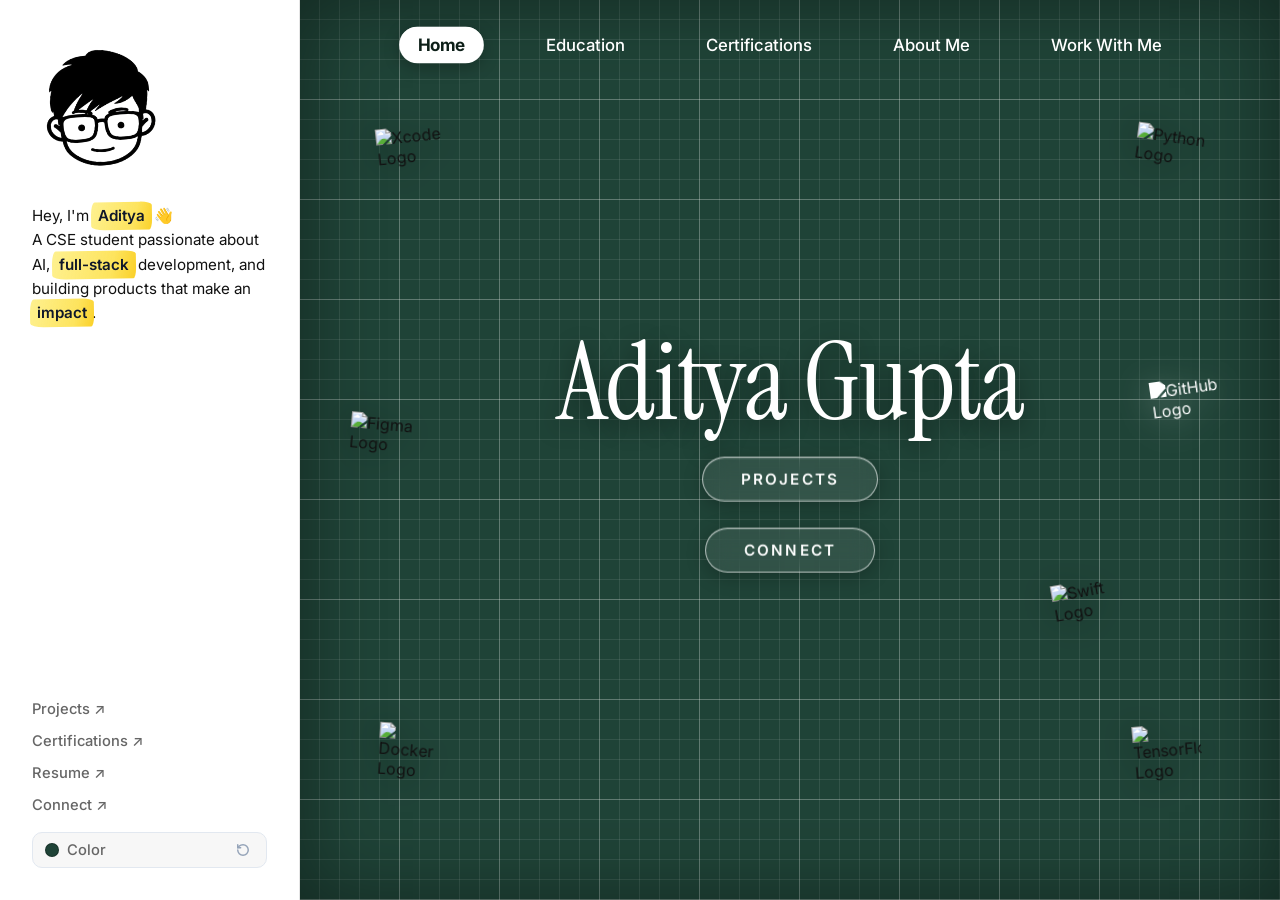
==== commit 273fea6e: "direct PDF link for Resume: clicking Resume ↗ opens public/resume.pdf directly in new tab with no mo" ====
--- a/index.html
+++ b/index.html
@@ -432,52 +432,6 @@
 
   </div>
 
-  <!-- RESUME MODAL (Interactive PDF Preview & Download) -->
-  <div id="resume-modal" class="modal-overlay">
-    <div class="modal-container" style="max-width: 780px;">
-      <button class="modal-close-btn" aria-label="Close modal">✕</button>
-      <div style="padding: 32px 28px;">
-        <div style="display: flex; align-items: center; justify-content: space-between; gap: 16px; margin-bottom: 20px; flex-wrap: wrap;">
-          <div>
-            <h2 style="font-family: var(--font-serif); font-size: 2.2rem; margin: 0 0 4px 0; color: #0d1f18;">Aditya Gupta</h2>
-            <p style="font-size: 0.95rem; color: #555; margin: 0;">Computer Science & Engineering Student | VIT Bhopal University</p>
-          </div>
-          <a href="public/resume.pdf" download="Aditya_Gupta_Resume.pdf" target="_blank" class="btn-submit-form" style="padding: 10px 24px; font-size: 0.88rem; text-decoration: none; display: inline-flex; align-items: center; gap: 8px;">
-            <svg width="16" height="16" viewBox="0 0 24 24" fill="none" stroke="currentColor" stroke-width="2"><path d="M21 15v4a2 2 0 0 1-2 2H5a2 2 0 0 1-2-2v-4"/><polyline points="7 10 12 15 17 10"/><line x1="12" y1="15" x2="12" y2="3"/></svg>
-            Download PDF
-          </a>
-        </div>
-
-        <div style="background: #f8fafc; border: 1px solid #e2e8f0; border-radius: 12px; padding: 24px; display: flex; flex-direction: column; gap: 20px;">
-          <div>
-            <h4 style="font-family: var(--font-serif); font-size: 1.3rem; margin: 0 0 8px 0; color: #0d1f18;">Education</h4>
-            <p style="font-weight: 600; margin: 0; color: #1e293b;">B.Tech in Computer Science & Engineering (CSE) | 2024 — 2028</p>
-            <p style="font-size: 0.9rem; color: #64748b; margin: 2px 0 0 0;">VIT Bhopal University • Specialized in AI, ML & Full-Stack Development</p>
-          </div>
-
-          <div style="border-top: 1px solid #e2e8f0; padding-top: 16px;">
-            <h4 style="font-family: var(--font-serif); font-size: 1.3rem; margin: 0 0 8px 0; color: #0d1f18;">Technical Toolkit</h4>
-            <p style="font-size: 0.92rem; line-height: 1.6; color: #334155; margin: 0;">
-              <strong>Languages & Web:</strong> Python, C++, JavaScript, TypeScript, React / Next.js, HTML5, CSS3<br>
-              <strong>Mobile & Backend:</strong> Flutter, Dart, Node.js, Express, Firebase, MongoDB, MySQL<br>
-              <strong>AI & Cloud:</strong> Machine Learning, Deep Learning, TensorFlow, AWS Cloud, Git / GitHub
-            </p>
-          </div>
-
-          <div style="border-top: 1px solid #e2e8f0; padding-top: 16px;">
-            <h4 style="font-family: var(--font-serif); font-size: 1.3rem; margin: 0 0 8px 0; color: #0d1f18;">Featured Projects</h4>
-            <p style="font-size: 0.92rem; line-height: 1.6; color: #334155; margin: 0;">
-              • <strong>DataLakeGuard:</strong> Enterprise AI Security Lake & Automated Incident Triage Engine<br>
-              • <strong>MeetMind AI:</strong> Intelligent Real-Time Video Conference Assistant<br>
-              • <strong>Mandi Mitra:</strong> Multilingual Farmer Agri-Tech Marketplace with Voice Search<br>
-              • <strong>PeakPrep AI:</strong> AI-Powered System Design Whiteboard & Voice Interview Coach
-            </p>
-          </div>
-        </div>
-      </div>
-    </div>
-  </div>
-
   <!-- Mobile Sidebar Backdrop Overlay -->
   <div id="mobile-sidebar-overlay" class="mobile-sidebar-overlay"></div>
 
